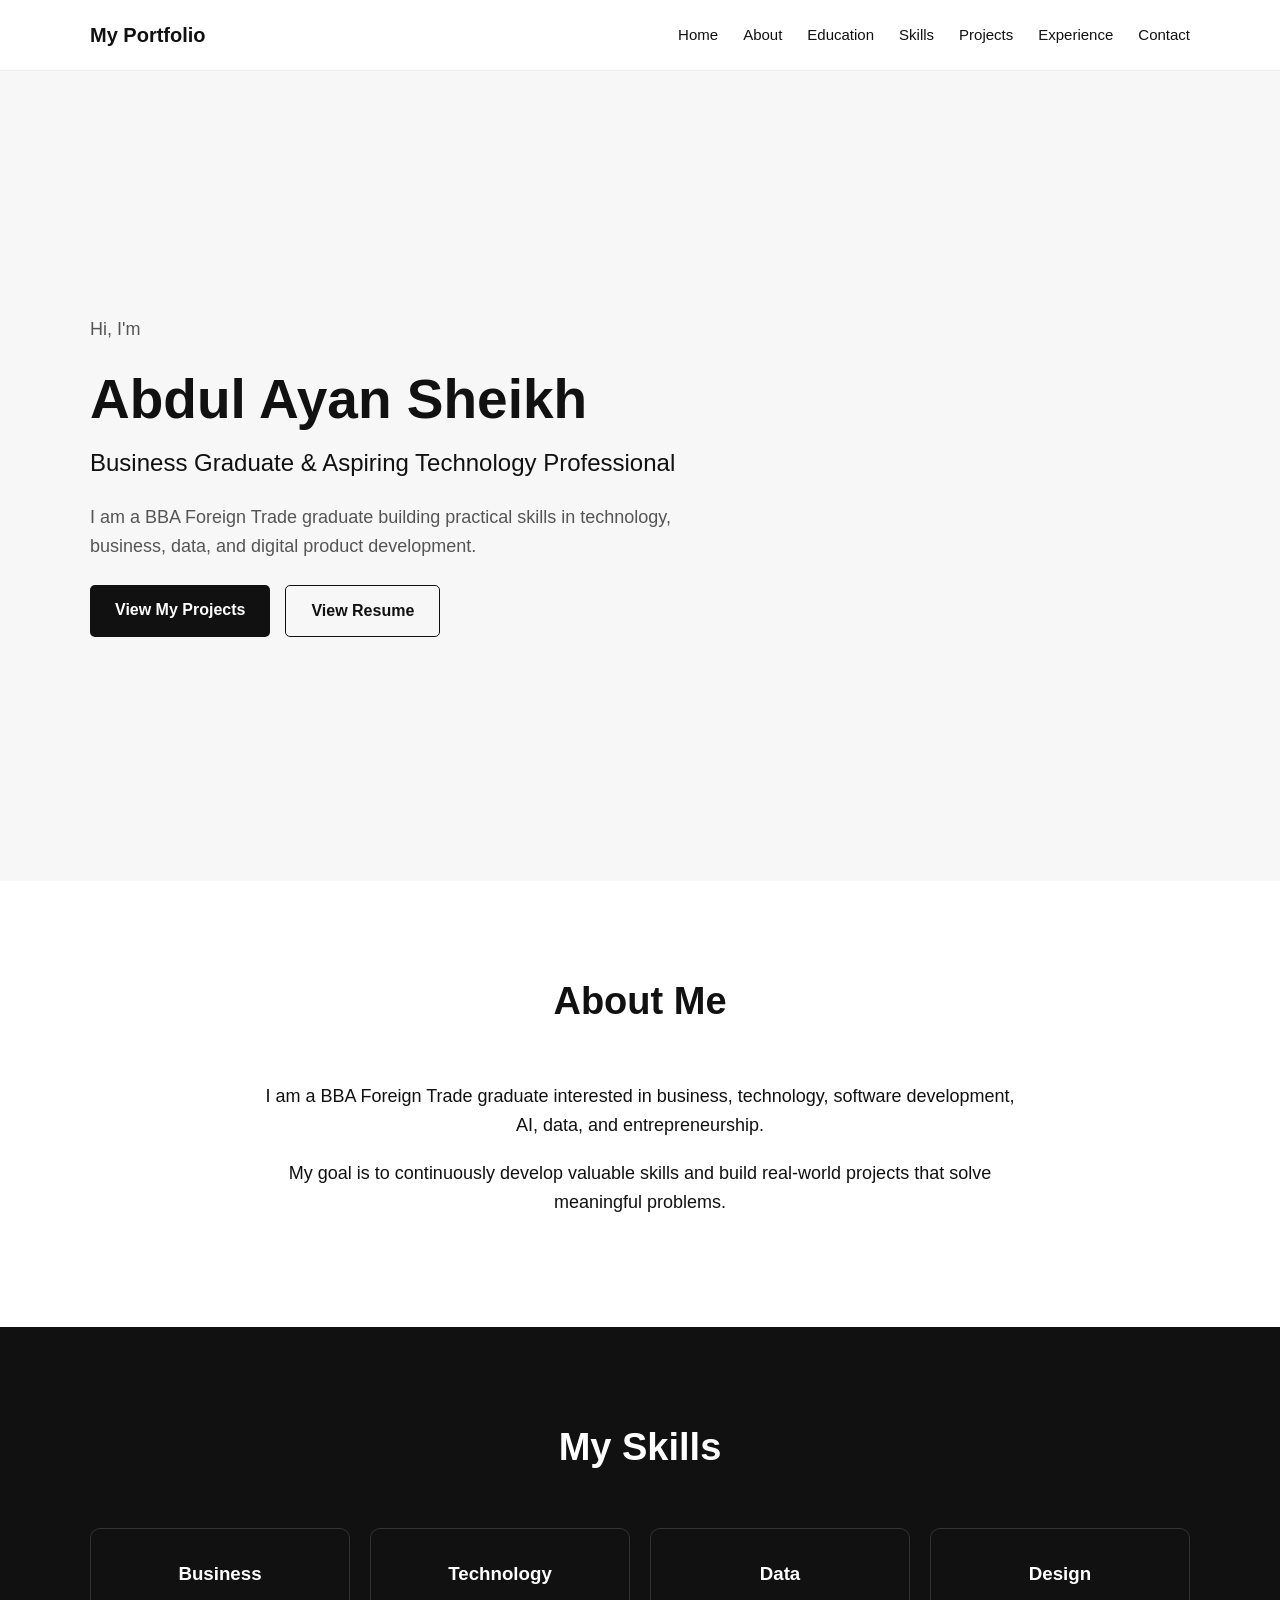
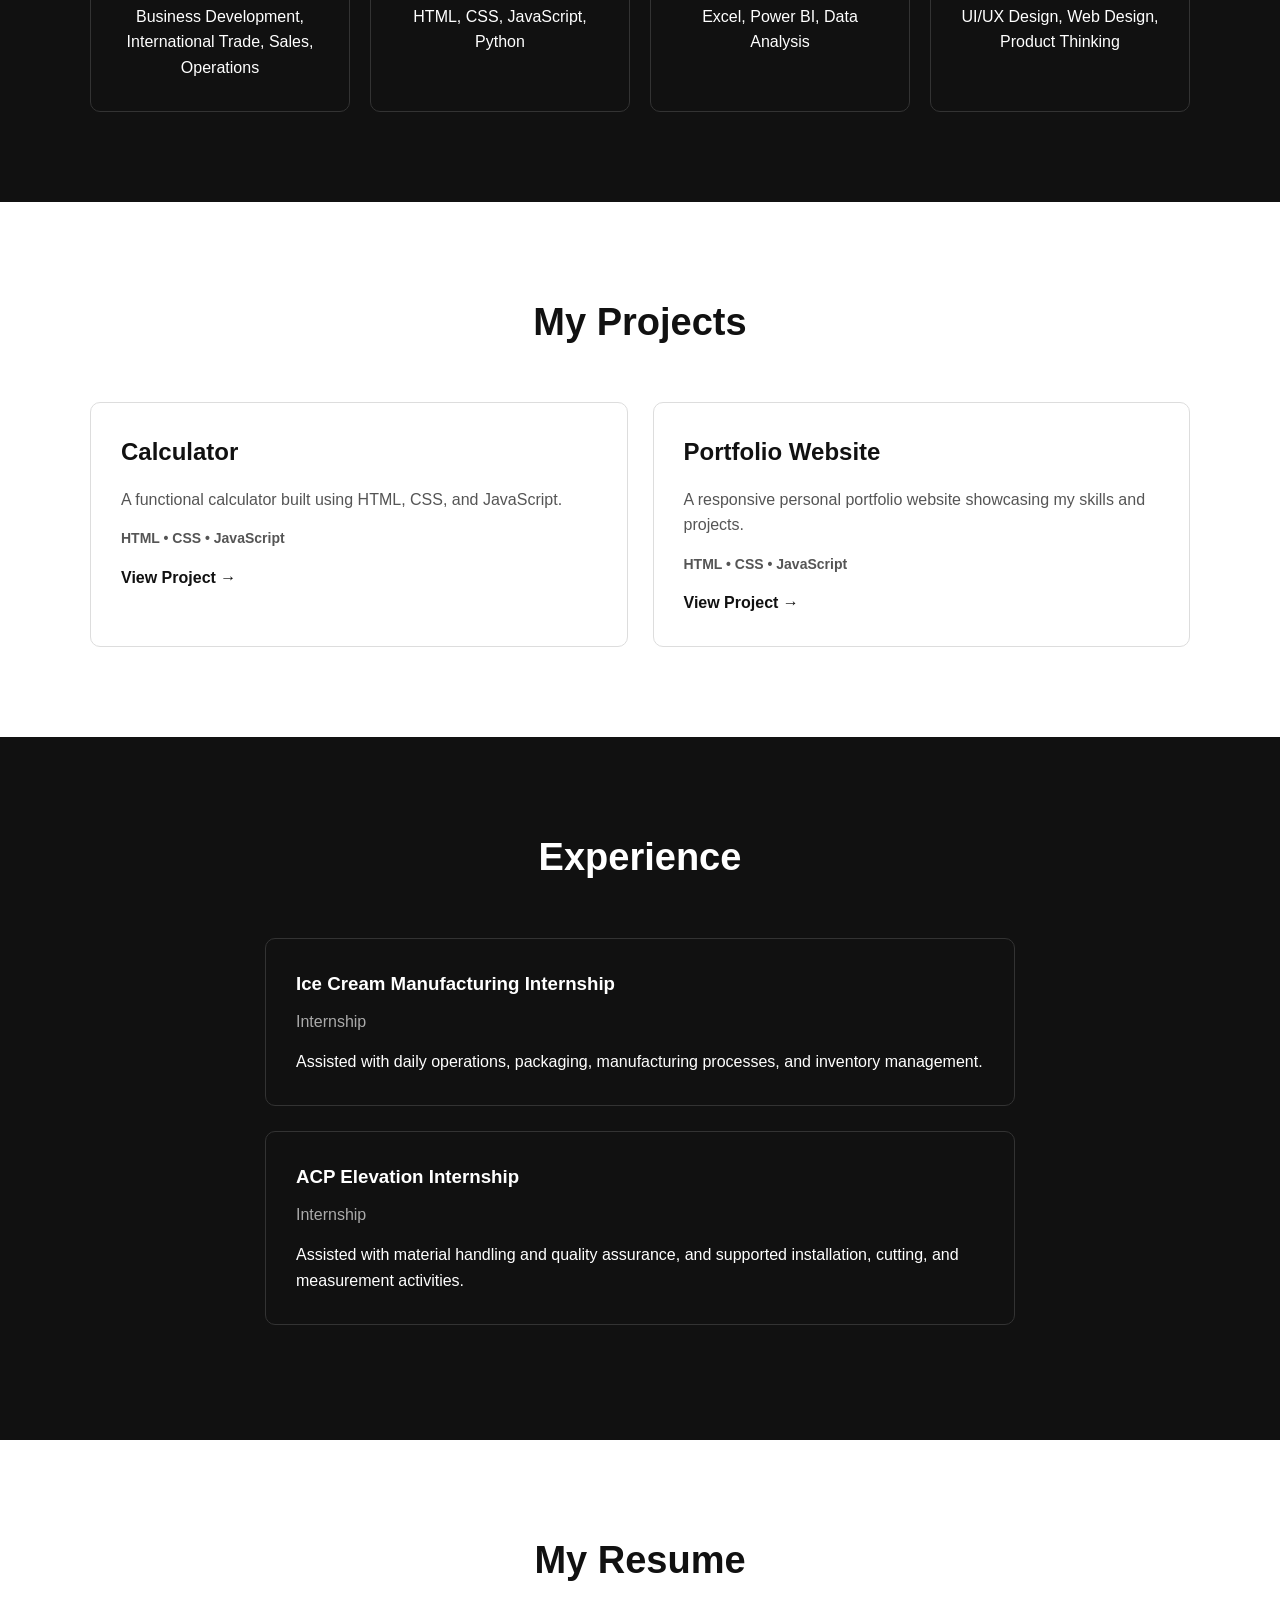
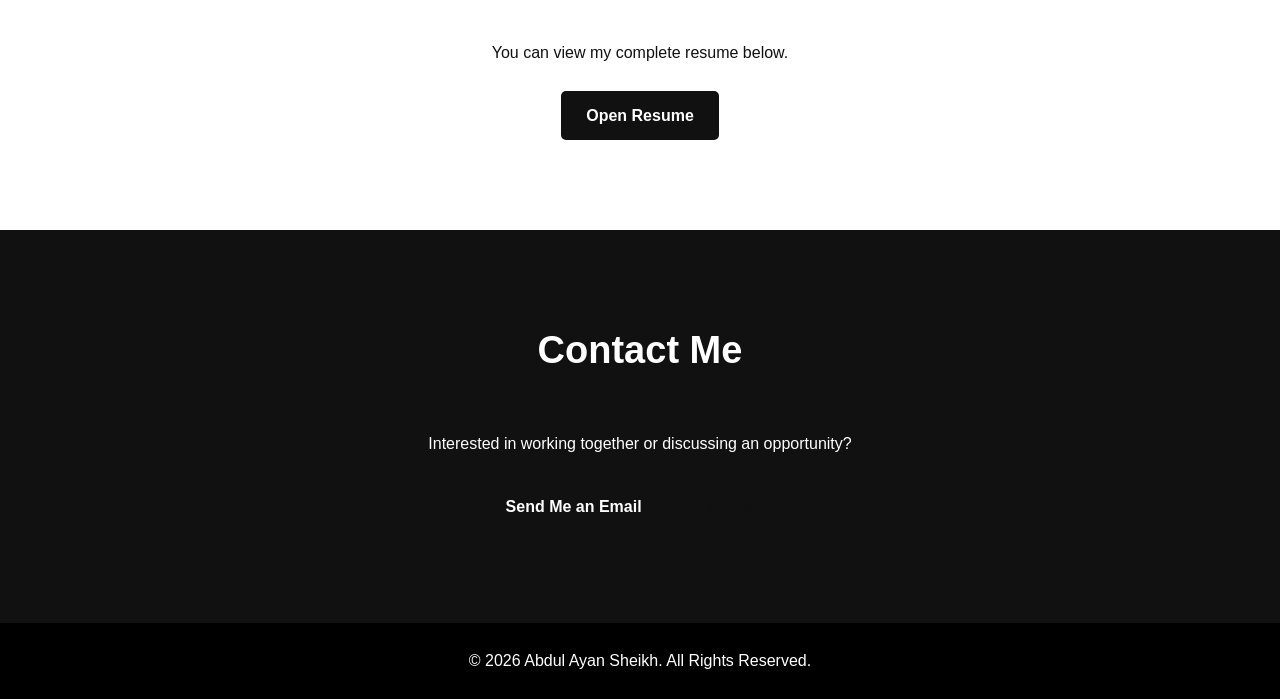
==== index.html @ 19b6fce3 "Add portfolio website" ====
<!DOCTYPE html>
<html lang="en">
<head>
    <meta charset="UTF-8">

    <meta name="viewport"
          content="width=device-width, initial-scale=1.0">

    <meta name="description"
          content="Abdul Ayan Sheikh - Personal Portfolio">

    <title>Abdul Ayan Sheikh | Portfolio</title>

    <link rel="stylesheet" href="style.css">
</head>

<body>

    <!-- ================= HEADER ================= -->

    <header class="header">

        <div class="container nav-container">

            <a href="#home" class="logo">
                My Portfolio
            </a>

            <button class="menu-btn" id="menuBtn">
                ☰
            </button>

            <nav class="navbar" id="navbar">

                <a href="#home">Home</a>

                <a href="#about">About</a>
                
                <a href="#skills">Education</a>

                <a href="#skills">Skills</a>

                <a href="#projects">Projects</a>

                <a href="#experience">Experience</a>

                <a href="#contact">Contact</a>

            </nav>

        </div>

    </header>


    <!-- ================= HOME ================= -->

    <section id="home" class="hero">

        <div class="container hero-content">

            <div class="hero-text">

                <p class="intro">
                    Hi, I'm
                </p>

                <h1>
                    Abdul Ayan Sheikh
                </h1>

                <h2>
                    Business Graduate & Aspiring Technology Professional
                </h2>

                <p>
                    I am a BBA Foreign Trade graduate building practical
                    skills in technology, business, data, and digital
                    product development.
                </p>

                <div class="hero-buttons">

                    <a href="#projects" class="btn primary">
                        View My Projects
                    </a>

                    <a href="assets/resume.pdf"
                       class="btn secondary"
                       target="_blank">
                        View Resume
                    </a>

                </div>

            </div>


          

        </div>

    </section>


    <!-- ================= ABOUT ================= -->

    <section id="about" class="section">

        <div class="container">

            <h2 class="section-title">
                About Me
            </h2>

            <div class="about-content">

                <p>
                    I am a BBA Foreign Trade graduate interested in
                    business, technology, software development, AI,
                    data, and entrepreneurship.
                </p>

                <p>
                    My goal is to continuously develop valuable skills
                    and build real-world projects that solve meaningful
                    problems.
                </p>

            </div>

        </div>

    </section>


    <!-- ================= SKILLS ================= -->

    <section id="skills" class="section section-dark">

        <div class="container">

            <h2 class="section-title">
                My Skills
            </h2>

            <div class="skills-grid">

                <div class="skill-card">
                    <h3>Business</h3>
                    <p>
                        Business Development, International Trade,
                        Sales, Operations
                    </p>
                </div>

                <div class="skill-card">
                    <h3>Technology</h3>
                    <p>
                        HTML, CSS, JavaScript, Python
                    </p>
                </div>

                <div class="skill-card">
                    <h3>Data</h3>
                    <p>
                        Excel, Power BI, Data Analysis
                    </p>
                </div>

                <div class="skill-card">
                    <h3>Design</h3>
                    <p>
                        UI/UX Design, Web Design, Product Thinking
                    </p>
                </div>

            </div>

        </div>

    </section>


    <!-- ================= PROJECTS ================= -->

    <section id="projects" class="section">

        <div class="container">

            <h2 class="section-title">
                My Projects
            </h2>

            <div class="projects-grid">


                <!-- PROJECT 1 -->

                <div class="project-card">

                    <div class="project-content">

                        <h3>
                            Calculator
                        </h3>

                        <p>
                            A functional calculator built using
                            HTML, CSS, and JavaScript.
                        </p>

                        <p class="tech">
                            HTML • CSS • JavaScript
                        </p>

                        <a href="projects/calculator/index.html"
                           class="project-link">
                            View Project →
                        </a>

                    </div>

                </div>


                <!-- PROJECT 2 -->

                <div class="project-card">

                    <div class="project-content">

                        <h3>
                            Portfolio Website
                        </h3>

                        <p>
                            A responsive personal portfolio website
                            showcasing my skills and projects.
                        </p>

                        <p class="tech">
                            HTML • CSS • JavaScript
                        </p>

                        <a href="#home"
                           class="project-link">
                            View Project →
                        </a>

                    </div>

                </div>


                <!-- ADD MORE PROJECTS HERE -->

            </div>

        </div>

    </section>


    <!-- ================= EXPERIENCE ================= -->

    <section id="experience" class="section section-dark">

        <div class="container">

            <h2 class="section-title">
                Experience
            </h2>


            <div class="experience-card">

                <h3>
                    Ice Cream Manufacturing Internship
                </h3>

                <p class="experience-date">
                    Internship
                </p>

                <p>
                    Assisted with daily operations, packaging,
                    manufacturing processes, and inventory management.
                </p>

            </div>


            <div class="experience-card">

                <h3>
                    ACP Elevation Internship
                </h3>

                <p class="experience-date">
                    Internship
                </p>

                <p>
                    Assisted with material handling and quality
                    assurance, and supported installation,
                    cutting, and measurement activities.
                </p>

            </div>

        </div>

    </section>


    <!-- ================= RESUME ================= -->

    <section class="section resume-section">

        <div class="container">

            <h2 class="section-title">
                My Resume
            </h2>

            <p>
                You can view my complete resume below.
            </p>

            <a href="assets/resume.pdf"
               target="_blank"
               class="btn primary">

                Open Resume

            </a>

        </div>

    </section>


    <!-- ================= CONTACT ================= -->

    <section id="contact" class="section section-dark">

        <div class="container">

            <h2 class="section-title">
                Contact Me
            </h2>

            <p>
                Interested in working together or discussing an opportunity?
            </p>


            <div class="contact-buttons">

                <a href="mailto:ayansheikh2111@gmail.com"
                   class="btn primary">

                    Send Me an Email

                </a>


                <a href="https://www.linkedin.com/"
                   target="_blank"
                   class="btn secondary">

                    LinkedIn

                </a>

            </div>

        </div>

    </section>


    <!-- ================= FOOTER ================= -->

    <footer class="footer">

        <div class="container">

            <p>
                © 2026 Abdul Ayan Sheikh.
                All Rights Reserved.
            </p>

        </div>

    </footer>


    <!-- JAVASCRIPT -->

    <script src="script.js"></script>

</body>

</html>
---- style.css ----
/* =========================
   GENERAL
========================= */

* {
    margin: 0;
    padding: 0;
    box-sizing: border-box;
}

html {
    scroll-behavior: smooth;
}

body {
    font-family: Arial, Helvetica, sans-serif;
    line-height: 1.6;
    background: #ffffff;
    color: #111111;
}

a {
    text-decoration: none;
    color: inherit;
}

.container {
    width: 90%;
    max-width: 1100px;
    margin: auto;
}


/* =========================
   HEADER
========================= */

.header {
    position: sticky;
    top: 0;
    z-index: 1000;

    background: #ffffff;

    border-bottom: 1px solid #eeeeee;
}

.nav-container {
    min-height: 70px;

    display: flex;
    align-items: center;
    justify-content: space-between;
}

.logo {
    font-size: 20px;
    font-weight: bold;
}

.navbar {
    display: flex;
    gap: 25px;
}

.navbar a {
    font-size: 15px;
    font-weight: 500;
}

.navbar a:hover {
    color: #555555;
}

.menu-btn {
    display: none;

    background: none;
    border: none;

    font-size: 25px;

    cursor: pointer;
}


/* =========================
   HERO
========================= */

.hero {
    min-height: 90vh;

    display: flex;
    align-items: center;

    background: #f7f7f7;
}

.hero-content {
    display: flex;

    align-items: center;
    justify-content: space-between;

    gap: 50px;
}

.hero-text {
    max-width: 650px;
}

.intro {
    font-size: 20px;
    margin-bottom: 10px;
}

.hero h1 {
    font-size: 55px;
    line-height: 1.1;

    margin-bottom: 15px;
}

.hero h2 {
    font-size: 24px;
    font-weight: 500;

    margin-bottom: 20px;
}

.hero p {
    font-size: 18px;
    color: #555555;

    margin-bottom: 25px;
}

.hero-buttons {
    display: flex;
    gap: 15px;
    flex-wrap: wrap;
}


/* =========================
   PROFILE IMAGE
========================= */

.hero-image img {
    width: 280px;
    height: 280px;

    object-fit: cover;

    border-radius: 50%;

    border: 5px solid #ffffff;

    box-shadow: 0 10px 30px rgba(0,0,0,0.1);
}


/* =========================
   BUTTONS
========================= */

.btn {
    display: inline-block;

    padding: 12px 25px;

    border-radius: 5px;

    font-weight: bold;

    transition: 0.3s;
}

.primary {
    background: #111111;
    color: #ffffff;
}

.primary:hover {
    background: #333333;
}

.secondary {
    border: 1px solid #111111;
    color: #111111;
}

.secondary:hover {
    background: #111111;
    color: #ffffff;
}


/* =========================
   SECTIONS
========================= */

.section {
    padding: 90px 0;
}

.section-dark {
    background: #111111;
    color: #ffffff;
}

.section-title {
    text-align: center;

    font-size: 38px;

    margin-bottom: 50px;
}


/* =========================
   ABOUT
========================= */

.about-content {
    max-width: 750px;

    margin: auto;

    text-align: center;
}

.about-content p {
    font-size: 18px;

    margin-bottom: 20px;
}


/* =========================
   SKILLS
========================= */

.skills-grid {
    display: grid;

    grid-template-columns:
        repeat(4, 1fr);

    gap: 20px;
}

.skill-card {
    padding: 30px;

    border: 1px solid #333333;

    border-radius: 10px;

    text-align: center;
}

.skill-card h3 {
    margin-bottom: 15px;
}


/* =========================
   PROJECTS
========================= */

.projects-grid {
    display: grid;

    grid-template-columns:
        repeat(2, 1fr);

    gap: 25px;
}

.project-card {
    border: 1px solid #dddddd;

    border-radius: 10px;

    overflow: hidden;

    transition: 0.3s;
}

.project-card:hover {
    transform: translateY(-5px);

    box-shadow:
        0 10px 30px
        rgba(0,0,0,0.1);
}

.project-content {
    padding: 30px;
}

.project-content h3 {
    font-size: 24px;

    margin-bottom: 15px;
}

.project-content p {
    color: #555555;

    margin-bottom: 15px;
}

.tech {
    font-size: 14px;

    font-weight: bold;
}

.project-link {
    font-weight: bold;
}


/* =========================
   EXPERIENCE
========================= */

.experience-card {
    max-width: 750px;

    margin: 0 auto 25px;

    padding: 30px;

    border: 1px solid #333333;

    border-radius: 10px;
}

.experience-card h3 {
    margin-bottom: 10px;
}

.experience-date {
    color: #aaaaaa;

    margin-bottom: 15px;
}


/* =========================
   RESUME
========================= */

.resume-section {
    text-align: center;
}

.resume-section p {
    margin-bottom: 25px;
}


/* =========================
   CONTACT
========================= */

#contact {
    text-align: center;
}

#contact p {
    margin-bottom: 25px;
}

.contact-buttons {
    display: flex;

    justify-content: center;

    gap: 15px;

    flex-wrap: wrap;
}


/* =========================
   FOOTER
========================= */

.footer {
    padding: 25px;

    background: #000000;

    color: #ffffff;

    text-align: center;
}


/* =========================
   MOBILE
========================= */

@media (max-width: 768px) {

    .menu-btn {
        display: block;
    }

    .navbar {
        display: none;

        position: absolute;

        top: 70px;
        left: 0;

        width: 100%;

        padding: 20px;

        background: #ffffff;

        flex-direction: column;

        text-align: center;
    }

    .navbar.active {
        display: flex;
    }


    .hero-content {
        flex-direction: column-reverse;

        text-align: center;

        padding: 60px 0;
    }

    .hero h1 {
        font-size: 40px;
    }

    .hero h2 {
        font-size: 20px;
    }

    .hero-buttons {
        justify-content: center;
    }


    .skills-grid {
        grid-template-columns:
            1fr;
    }


    .projects-grid {
        grid-template-columns:
            1fr;
    }


    .section-title {
        font-size: 32px;
    }

}
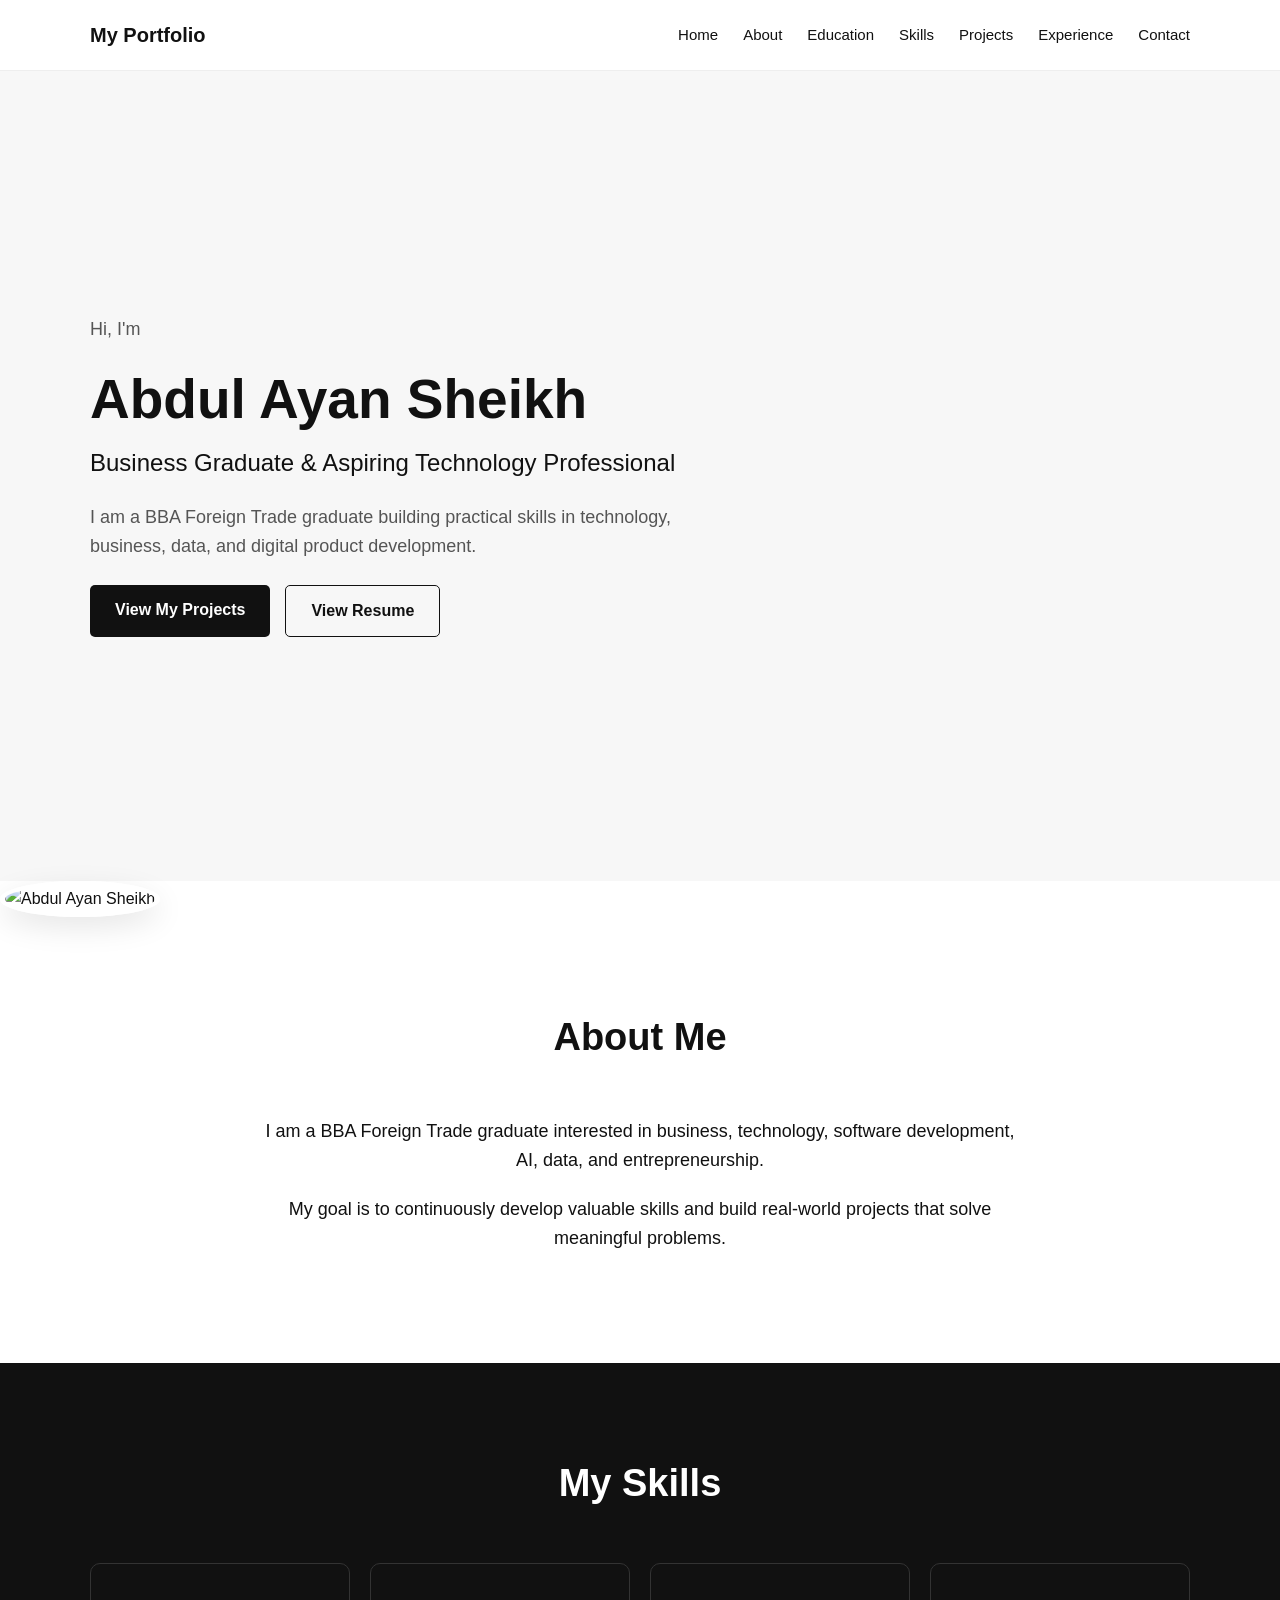
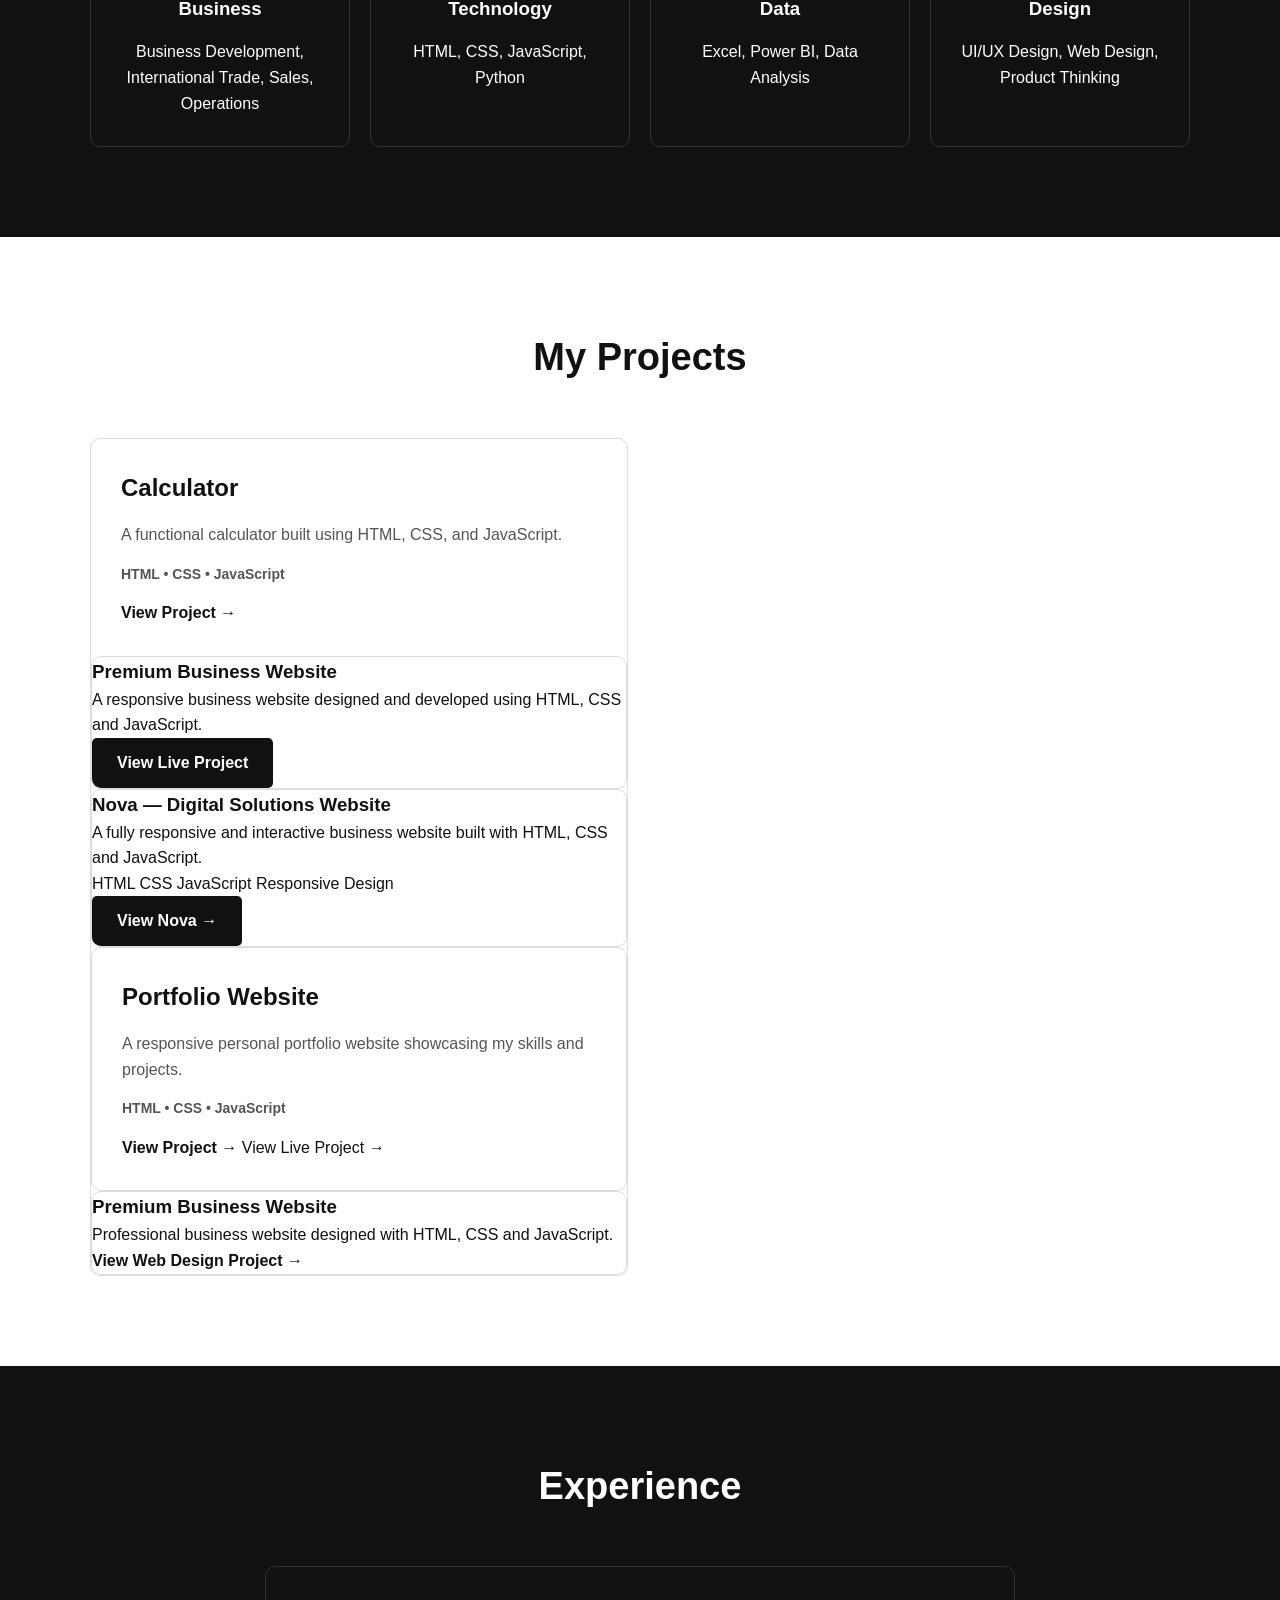
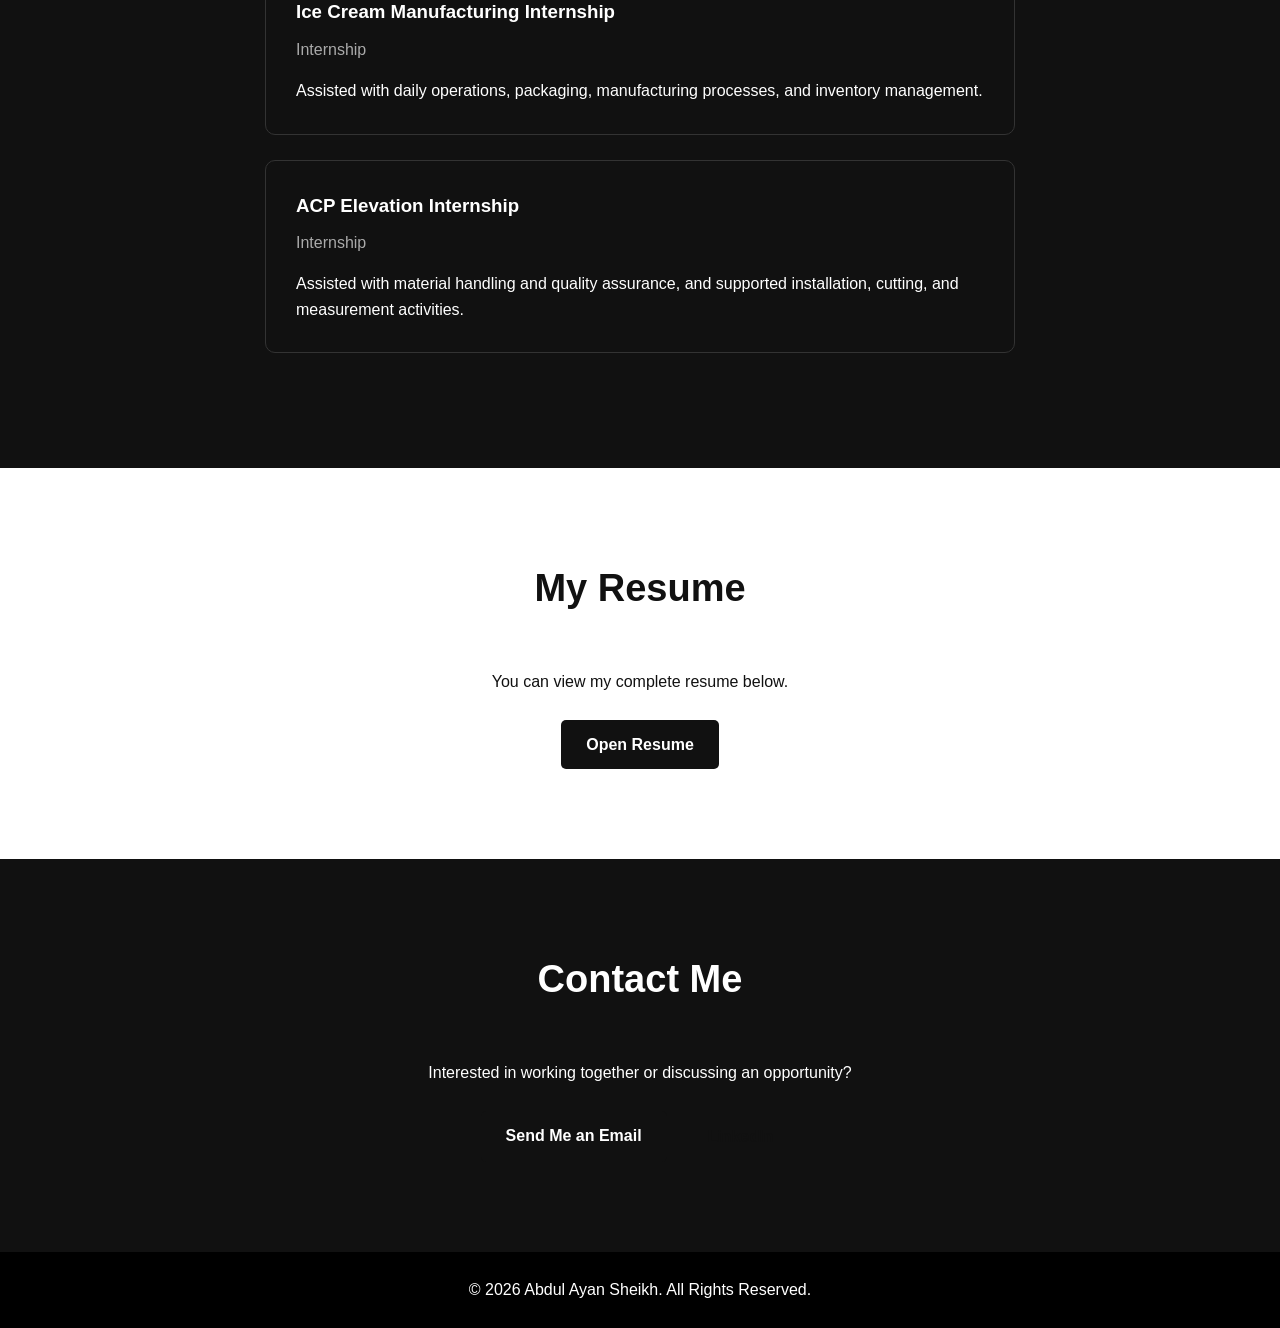
==== commit a286f3ec: "Add files via upload" ====
--- a/index.html
+++ b/index.html
@@ -85,7 +85,7 @@
                         View My Projects
                     </a>
 
-                    <a href="assets/resume.pdf"
+                    <a href="resume.pdf"
                        class="btn secondary"
                        target="_blank">
                         View Resume
@@ -102,6 +102,12 @@
 
     </section>
 
+<div class="hero-image">
+
+    <img src="assets/profile.jpg"
+         alt="Abdul Ayan Sheikh">
+
+</div>
 
     <!-- ================= ABOUT ================= -->
 
@@ -221,10 +227,76 @@
 
                     </div>
 
-                </div>
-
+                
+<div class="project-card">
+
+    <h3>
+        Premium Business Website
+    </h3>
+
+    <p>
+        A responsive business website
+        designed and developed using
+        HTML, CSS and JavaScript.
+    </p>
+
+    <a
+        href="projects/business-website/index.html"
+        class="btn primary">
+
+        View Live Project
+
+    </a>
+
+</div>
 
                 <!-- PROJECT 2 -->
+                <article class="project-card">
+
+    <h3>
+        Nova — Digital Solutions Website
+    </h3>
+
+
+    <p>
+
+        A fully responsive and interactive
+        business website built with HTML,
+        CSS and JavaScript.
+
+    </p>
+
+
+    <div class="project-tags">
+
+        <span>
+            HTML
+        </span>
+
+        <span>
+            CSS
+        </span>
+
+        <span>
+            JavaScript
+        </span>
+
+        <span>
+            Responsive Design
+        </span>
+
+    </div>
+
+
+    <a
+        href="projects/nova/index.html"
+        class="btn primary">
+
+        View Nova →
+
+    </a>
+
+</article>
 
                 <div class="project-card">
 
@@ -243,16 +315,30 @@
                             HTML • CSS • JavaScript
                         </p>
 
-                        <a href="#home"
+                        <a href="projects/business-website/index.html"
                            class="project-link">
                             View Project →
                         </a>
-
+<a href="projects/business-website/index.html">
+    View Live Project →
+</a>
                     </div>
 
                 </div>
 
-
+<div class="project-card">
+
+    <h3>Premium Business Website</h3>
+
+    <p>
+        Professional business website
+        designed with HTML, CSS and JavaScript.
+    </p>
+<a href="projects/business-website/index.html"
+   class="project-link">
+    View Web Design Project →
+</a>
+</div>
                 <!-- ADD MORE PROJECTS HERE -->
 
             </div>
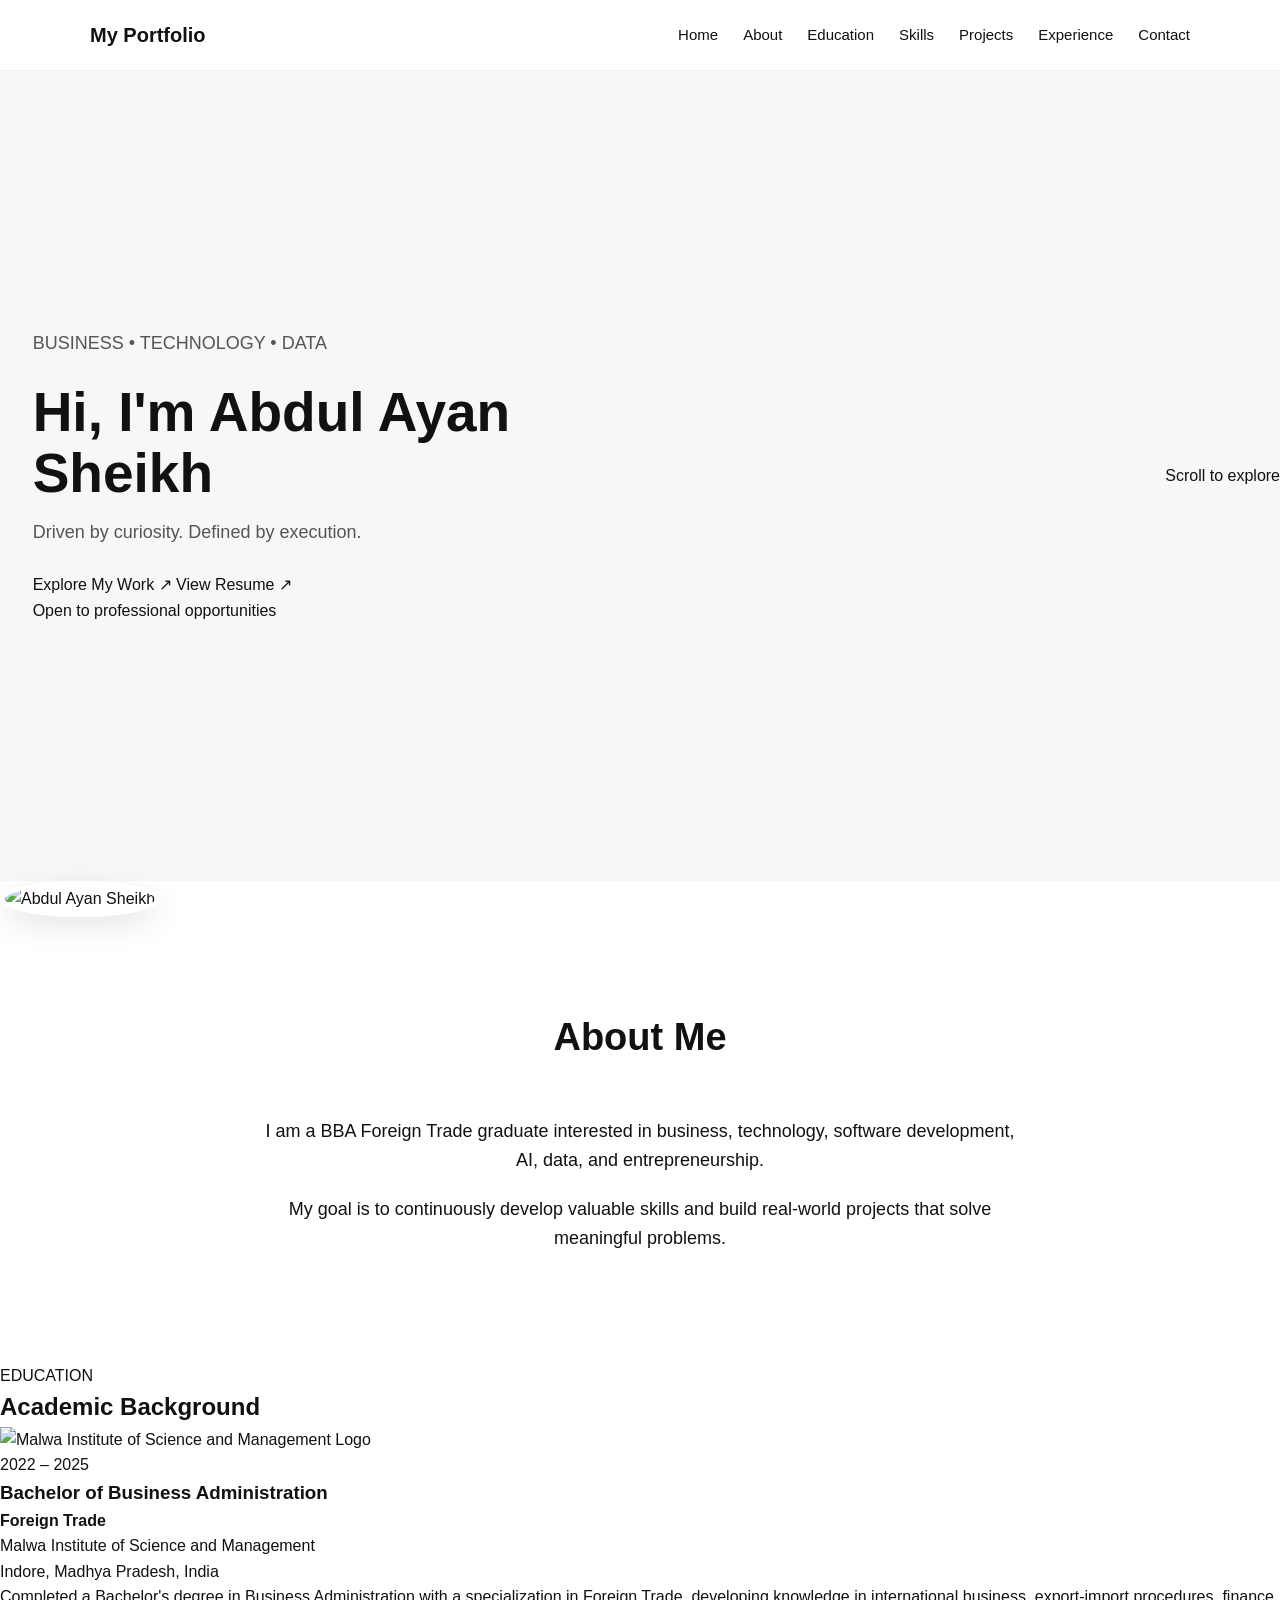
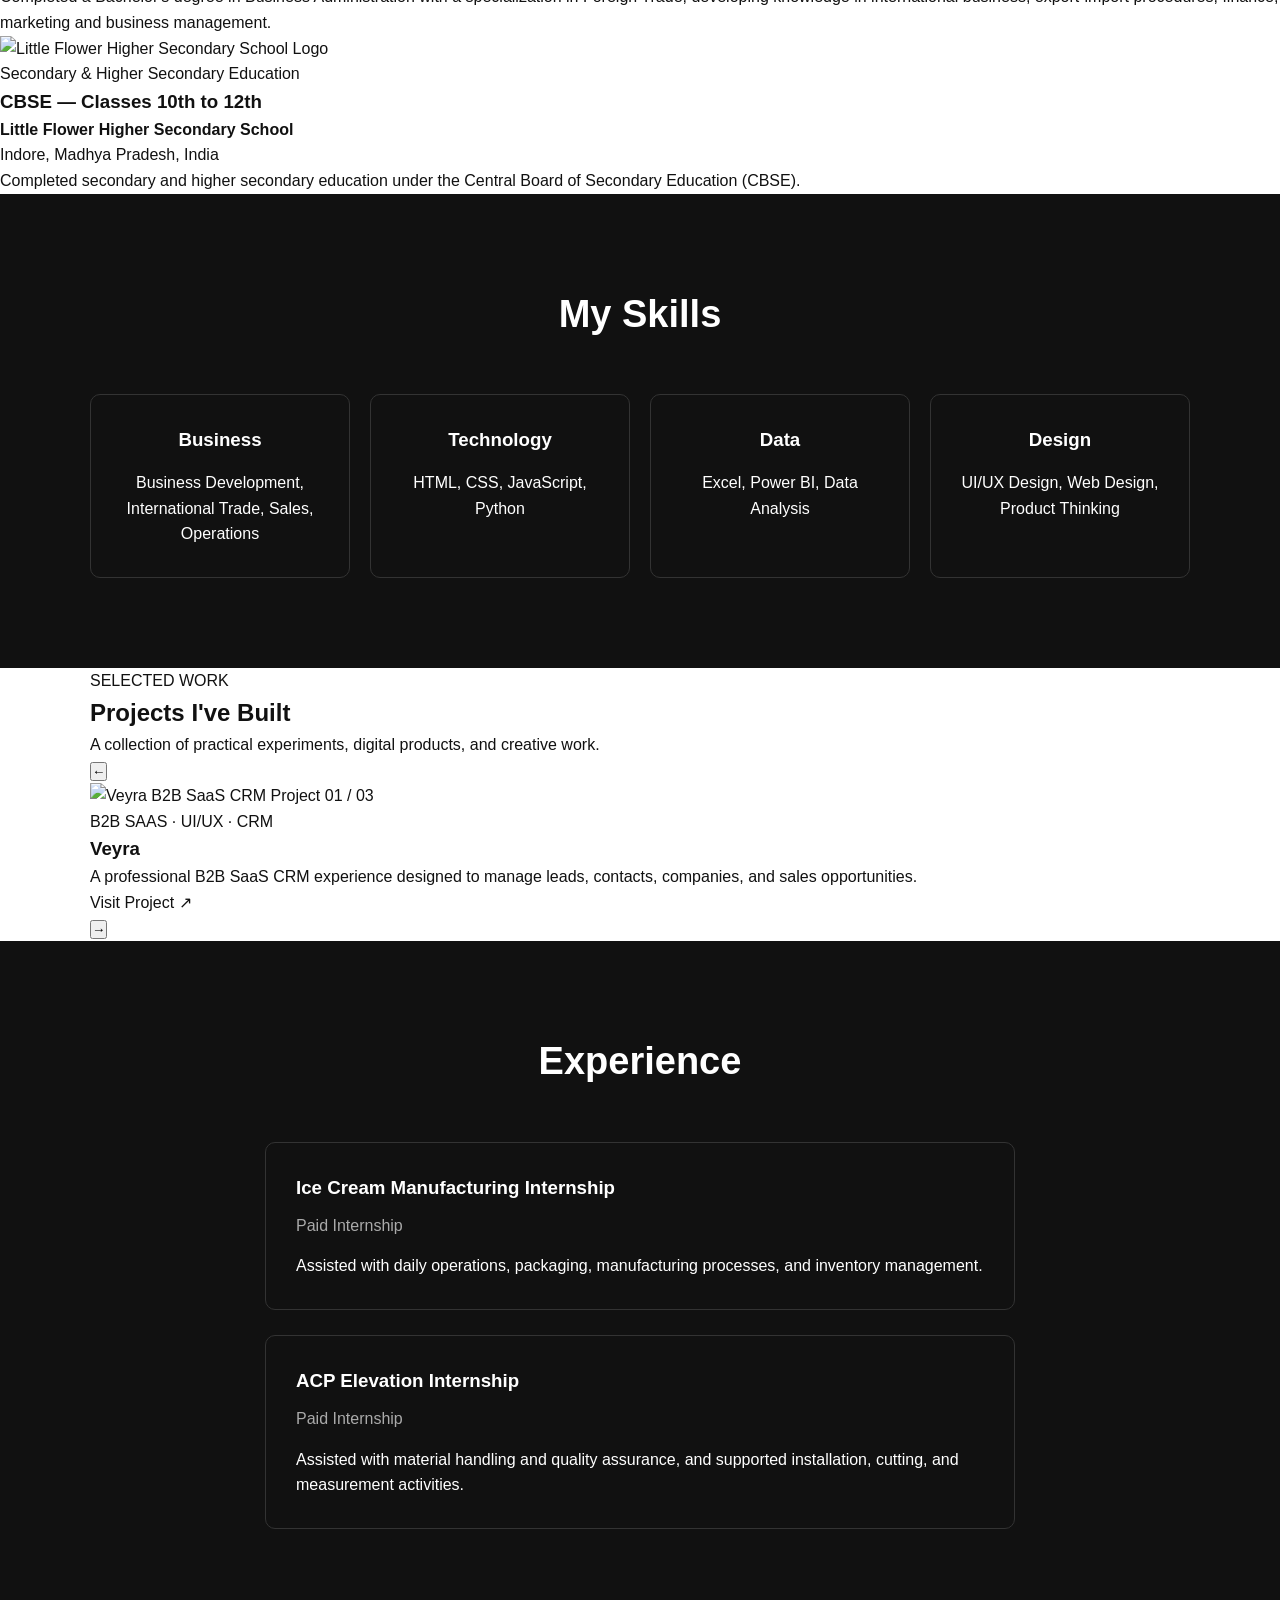
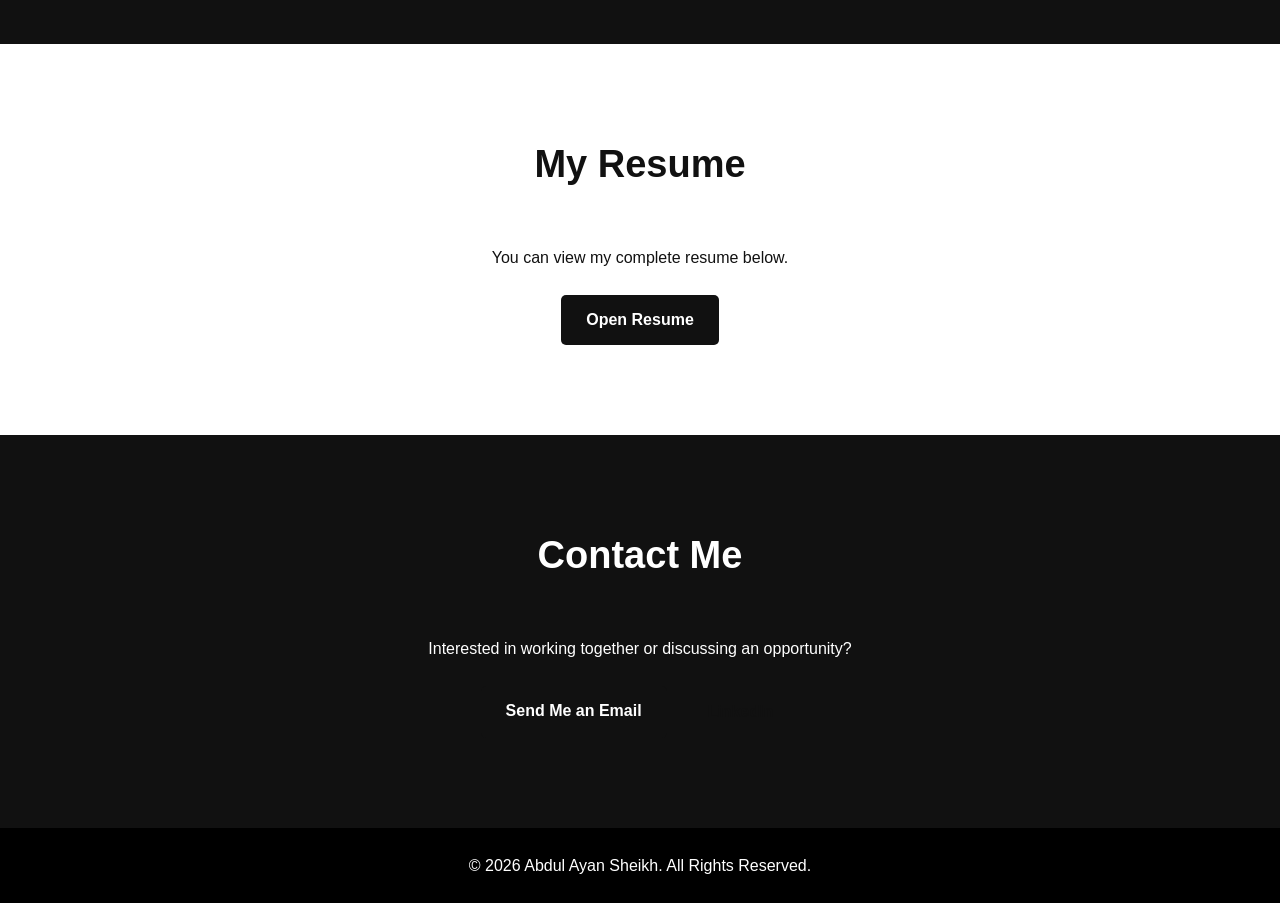
==== commit e0e7604f: "Add files via upload" ====
--- a/index.html
+++ b/index.html
@@ -10,7 +10,17 @@
           content="Abdul Ayan Sheikh - Personal Portfolio">
 
     <title>Abdul Ayan Sheikh | Portfolio</title>
-
+<!-- PREMIUM TYPOGRAPHY -->
+
+<link rel="preconnect"
+      href="https://fonts.googleapis.com">
+
+<link rel="preconnect"
+      href="https://fonts.gstatic.com"
+      crossorigin>
+
+<link href="https://fonts.googleapis.com/css2?family=DM+Sans:wght@400;500;600;700&family=Manrope:wght@400;500;600;700;800&family=Playfair+Display:ital,wght@0,500;0,600;1,500;1,600&display=swap"
+      rel="stylesheet">
     <link rel="stylesheet" href="style.css">
 </head>
 
@@ -36,11 +46,12 @@
 
                 <a href="#about">About</a>
                 
-                <a href="#skills">Education</a>
+                 <a href="#education">Education</a>
+
 
                 <a href="#skills">Skills</a>
 
-                <a href="#projects">Projects</a>
+               <a href="#experimental-projects">Projects</a>
 
                 <a href="#experience">Experience</a>
 
@@ -53,54 +64,120 @@
     </header>
 
 
-    <!-- ================= HOME ================= -->
-
-    <section id="home" class="hero">
-
-        <div class="container hero-content">
-
-            <div class="hero-text">
-
-                <p class="intro">
+    <!-- ================= HOME ================= --><!-- ================= HOME ================= -->
+
+<section id="home" class="hero">
+
+    <!-- Decorative Background -->
+
+    <div class="hero-grid"></div>
+
+    <div class="hero-glow hero-glow-one"></div>
+
+    <div class="hero-glow hero-glow-two"></div>
+
+
+    <div class="container hero-content">
+
+        <div class="hero-text">
+
+            <p class="hero-eyebrow">
+                BUSINESS • TECHNOLOGY • DATA
+            </p>
+
+
+            <h1 class="hero-title">
+
+                <span class="hero-line">
                     Hi, I'm
-                </p>
-
-                <h1>
+                </span>
+
+                <span class="hero-name">
                     Abdul Ayan Sheikh
-                </h1>
-
-                <h2>
-                    Business Graduate & Aspiring Technology Professional
-                </h2>
-
-                <p>
-                    I am a BBA Foreign Trade graduate building practical
-                    skills in technology, business, data, and digital
-                    product development.
-                </p>
-
-                <div class="hero-buttons">
-
-                    <a href="#projects" class="btn primary">
-                        View My Projects
-                    </a>
-
-                    <a href="resume.pdf"
-                       class="btn secondary"
-                       target="_blank">
-                        View Resume
-                    </a>
-
-                </div>
-
-            </div>
-
-
-          
-
-        </div>
-
-    </section>
+                </span>
+
+            </h1>
+
+
+            <div class="hero-divider"></div>
+
+
+            <p class="hero-tagline">
+
+                Driven by curiosity.
+                <span>Defined by execution.</span>
+
+            </p>
+<!-- HERO ACTIONS -->
+
+<div class="hero-actions">
+
+    <a
+        href="#experimental-projects"
+        class="hero-btn hero-btn-primary"
+    >
+
+        <span>
+            Explore My Work
+        </span>
+
+        <span class="btn-arrow">
+            ↗
+        </span>
+
+    </a>
+
+
+    <a
+        href="assets/resume.pdf"
+        target="_blank"
+        rel="noopener noreferrer"
+        class="hero-btn hero-btn-secondary"
+    >
+
+        <span>
+            View Resume
+        </span>
+
+        <span class="btn-arrow">
+            ↗
+        </span>
+
+    </a>
+
+</div>
+
+
+<!-- AVAILABILITY STATUS -->
+
+<div class="availability-status">
+
+    <span class="availability-dot"></span>
+
+    <span>
+        Open to professional opportunities
+    </span>
+
+</div>
+
+        </div>
+
+    </div>
+
+
+    <div class="hero-scroll-indicator">
+
+        <span>
+            Scroll to explore
+        </span>
+
+        <div class="scroll-line"></div>
+
+    </div>
+
+</section>
+
+    
 
 <div class="hero-image">
 
@@ -138,7 +215,119 @@
         </div>
 
     </section>
-
+<!-- =================================
+     EDUCATION SECTION
+================================= -->
+
+<section id="education" class="education">
+
+    <div class="section-heading">
+
+        <p class="eyebrow">
+            EDUCATION
+        </p>
+
+        <h2>
+            Academic Background
+        </h2>
+
+    </div>
+
+
+    <div class="education-card">
+
+        <div class="education-logo">
+
+            <img
+                src="assets/malwa-logo.png"
+                alt="Malwa Institute of Science and Management Logo"
+            >
+
+        </div>
+
+
+        <div class="education-content">
+
+            <p class="education-year">
+                2022 – 2025
+            </p>
+
+            <h3>
+                Bachelor of Business Administration
+            </h3>
+
+            <h4>
+                Foreign Trade
+            </h4>
+
+            <p class="institution">
+                Malwa Institute of Science and Management
+            </p>
+
+            <p class="location">
+                Indore, Madhya Pradesh, India
+            </p>
+
+            <p class="education-description">
+
+                Completed a Bachelor's degree in Business
+                Administration with a specialization in
+                Foreign Trade, developing knowledge in
+                international business, export-import
+                procedures, finance, marketing and
+                business management.
+
+            </p>
+
+        </div>
+<!-- =================================
+     SCHOOL EDUCATION
+================================= -->
+
+<div class="education-card">
+
+    <div class="education-logo">
+
+        <img
+            src="assets/little-flower-logo.png"
+            alt="Little Flower Higher Secondary School Logo"
+        >
+
+    </div>
+
+
+    <div class="education-content">
+
+        <p class="education-year">
+            Secondary & Higher Secondary Education
+        </p>
+
+        <h3>
+            CBSE — Classes 10th to 12th
+        </h3>
+
+        <h4>
+            Little Flower Higher Secondary School
+        </h4>
+
+        <p class="institution">
+            Indore, Madhya Pradesh, India
+        </p>
+
+        <p class="education-description">
+
+            Completed secondary and higher secondary
+            education under the Central Board of Secondary
+            Education (CBSE).
+
+        </p>
+
+    </div>
+
+</div>
+    </div>
+
+</section>
 
     <!-- ================= SKILLS ================= -->
 
@@ -189,163 +378,174 @@
 
 
     <!-- ================= PROJECTS ================= -->
-
-    <section id="projects" class="section">
-
-        <div class="container">
-
-            <h2 class="section-title">
-                My Projects
+<!-- =================================
+     EXPERIMENTAL PROJECT SHOWCASE
+================================= -->
+
+<section id="experimental-projects">
+
+    <div class="container">
+
+        <!-- SECTION HEADING -->
+
+        <div class="experimental-heading">
+
+            <p>
+                SELECTED WORK
+            </p>
+
+            <h2>
+                Projects I've Built
             </h2>
 
-            <div class="projects-grid">
-
-
-                <!-- PROJECT 1 -->
-
-                <div class="project-card">
-
-                    <div class="project-content">
-
-                        <h3>
-                            Calculator
-                        </h3>
-
-                        <p>
-                            A functional calculator built using
-                            HTML, CSS, and JavaScript.
-                        </p>
-
-                        <p class="tech">
-                            HTML • CSS • JavaScript
-                        </p>
-
-                        <a href="projects/calculator/index.html"
-                           class="project-link">
-                            View Project →
-                        </a>
-
-                    </div>
-
-                
-<div class="project-card">
-
-    <h3>
-        Premium Business Website
-    </h3>
-
-    <p>
-        A responsive business website
-        designed and developed using
-        HTML, CSS and JavaScript.
-    </p>
-
-    <a
-        href="projects/business-website/index.html"
-        class="btn primary">
-
-        View Live Project
-
-    </a>
-
-</div>
-
-                <!-- PROJECT 2 -->
-                <article class="project-card">
-
-    <h3>
-        Nova — Digital Solutions Website
-    </h3>
-
-
-    <p>
-
-        A fully responsive and interactive
-        business website built with HTML,
-        CSS and JavaScript.
-
-    </p>
-
-
-    <div class="project-tags">
-
-        <span>
-            HTML
-        </span>
-
-        <span>
-            CSS
-        </span>
-
-        <span>
-            JavaScript
-        </span>
-
-        <span>
-            Responsive Design
-        </span>
+            <span>
+                A collection of practical experiments,
+                digital products, and creative work.
+            </span>
+
+        </div>
+
+
+        <!-- PROJECT CAROUSEL -->
+
+        <div class="experimental-project">
+
+            <!-- LEFT GLASS BUTTON -->
+
+            <button
+                class="experimental-arrow experimental-prev"
+                id="experimentalPrev"
+                aria-label="Previous project"
+            >
+                ←
+            </button>
+
+
+            <!-- PROJECT CARD -->
+
+            <article class="experimental-card">
+
+
+                <!-- IMAGE AREA -->
+
+                <div class="experimental-image">
+
+                    <img
+                        id="experimentalProjectImage"
+                        src="assets/veyra-preview.jpg"
+                        alt="Veyra B2B SaaS CRM Project"
+                    >
+
+                    <!-- PROJECT NUMBER -->
+
+                    <span
+                        class="experimental-number"
+                        id="experimentalProjectNumber"
+                    >
+                        01 / 03
+                    </span>
+
+                </div>
+
+
+                <!-- TEXT AREA -->
+
+                <div class="experimental-content">
+
+
+                    <!-- CATEGORY -->
+
+                    <p
+                        class="experimental-category"
+                        id="experimentalProjectCategory"
+                    >
+                        B2B SAAS · UI/UX · CRM
+                    </p>
+
+
+                    <!-- TITLE -->
+
+                    <h3
+                        id="experimentalProjectTitle"
+                    >
+                        Veyra
+                    </h3>
+
+
+                    <!-- DESCRIPTION -->
+
+                    <p
+                        id="experimentalProjectDescription"
+                    >
+                        A professional B2B SaaS CRM
+                        experience designed to manage
+                        leads, contacts, companies,
+                        and sales opportunities.
+                    </p>
+
+
+                    <!-- VISIT BUTTON -->
+
+                    <a
+                        id="experimentalProjectLink"
+                        href="projects/veyra/index.html"
+                        class="experimental-visit"
+                    >
+
+                        Visit Project
+
+                        <span>
+                            ↗
+                        </span>
+
+                    </a>
+
+
+                </div>
+
+
+            </article>
+
+
+            <!-- RIGHT GLASS BUTTON -->
+
+            <button
+                class="experimental-arrow experimental-next"
+                id="experimentalNext"
+                aria-label="Next project"
+            >
+                →
+            </button>
+
+
+        </div>
+
+
+        <!-- PROJECT INDICATORS -->
+
+        <div class="experimental-indicators">
+
+            <span
+                class="experimental-dot active"
+                data-project="0"
+            ></span>
+
+            <span
+                class="experimental-dot"
+                data-project="1"
+            ></span>
+
+            <span
+                class="experimental-dot"
+                data-project="2"
+            ></span>
+
+        </div>
 
     </div>
 
-
-    <a
-        href="projects/nova/index.html"
-        class="btn primary">
-
-        View Nova →
-
-    </a>
-
-</article>
-
-                <div class="project-card">
-
-                    <div class="project-content">
-
-                        <h3>
-                            Portfolio Website
-                        </h3>
-
-                        <p>
-                            A responsive personal portfolio website
-                            showcasing my skills and projects.
-                        </p>
-
-                        <p class="tech">
-                            HTML • CSS • JavaScript
-                        </p>
-
-                        <a href="projects/business-website/index.html"
-                           class="project-link">
-                            View Project →
-                        </a>
-<a href="projects/business-website/index.html">
-    View Live Project →
-</a>
-                    </div>
-
-                </div>
-
-<div class="project-card">
-
-    <h3>Premium Business Website</h3>
-
-    <p>
-        Professional business website
-        designed with HTML, CSS and JavaScript.
-    </p>
-<a href="projects/business-website/index.html"
-   class="project-link">
-    View Web Design Project →
-</a>
-</div>
-                <!-- ADD MORE PROJECTS HERE -->
-
-            </div>
-
-        </div>
-
-    </section>
+</section>
+
 
 
     <!-- ================= EXPERIENCE ================= -->
@@ -366,7 +566,7 @@
                 </h3>
 
                 <p class="experience-date">
-                    Internship
+                    Paid Internship
                 </p>
 
                 <p>
@@ -384,7 +584,7 @@
                 </h3>
 
                 <p class="experience-date">
-                    Internship
+                    Paid Internship
                 </p>
 
                 <p>
@@ -414,7 +614,7 @@
                 You can view my complete resume below.
             </p>
 
-            <a href="assets/resume.pdf"
+            <a href="assets/resume.docx"
                target="_blank"
                class="btn primary">
 
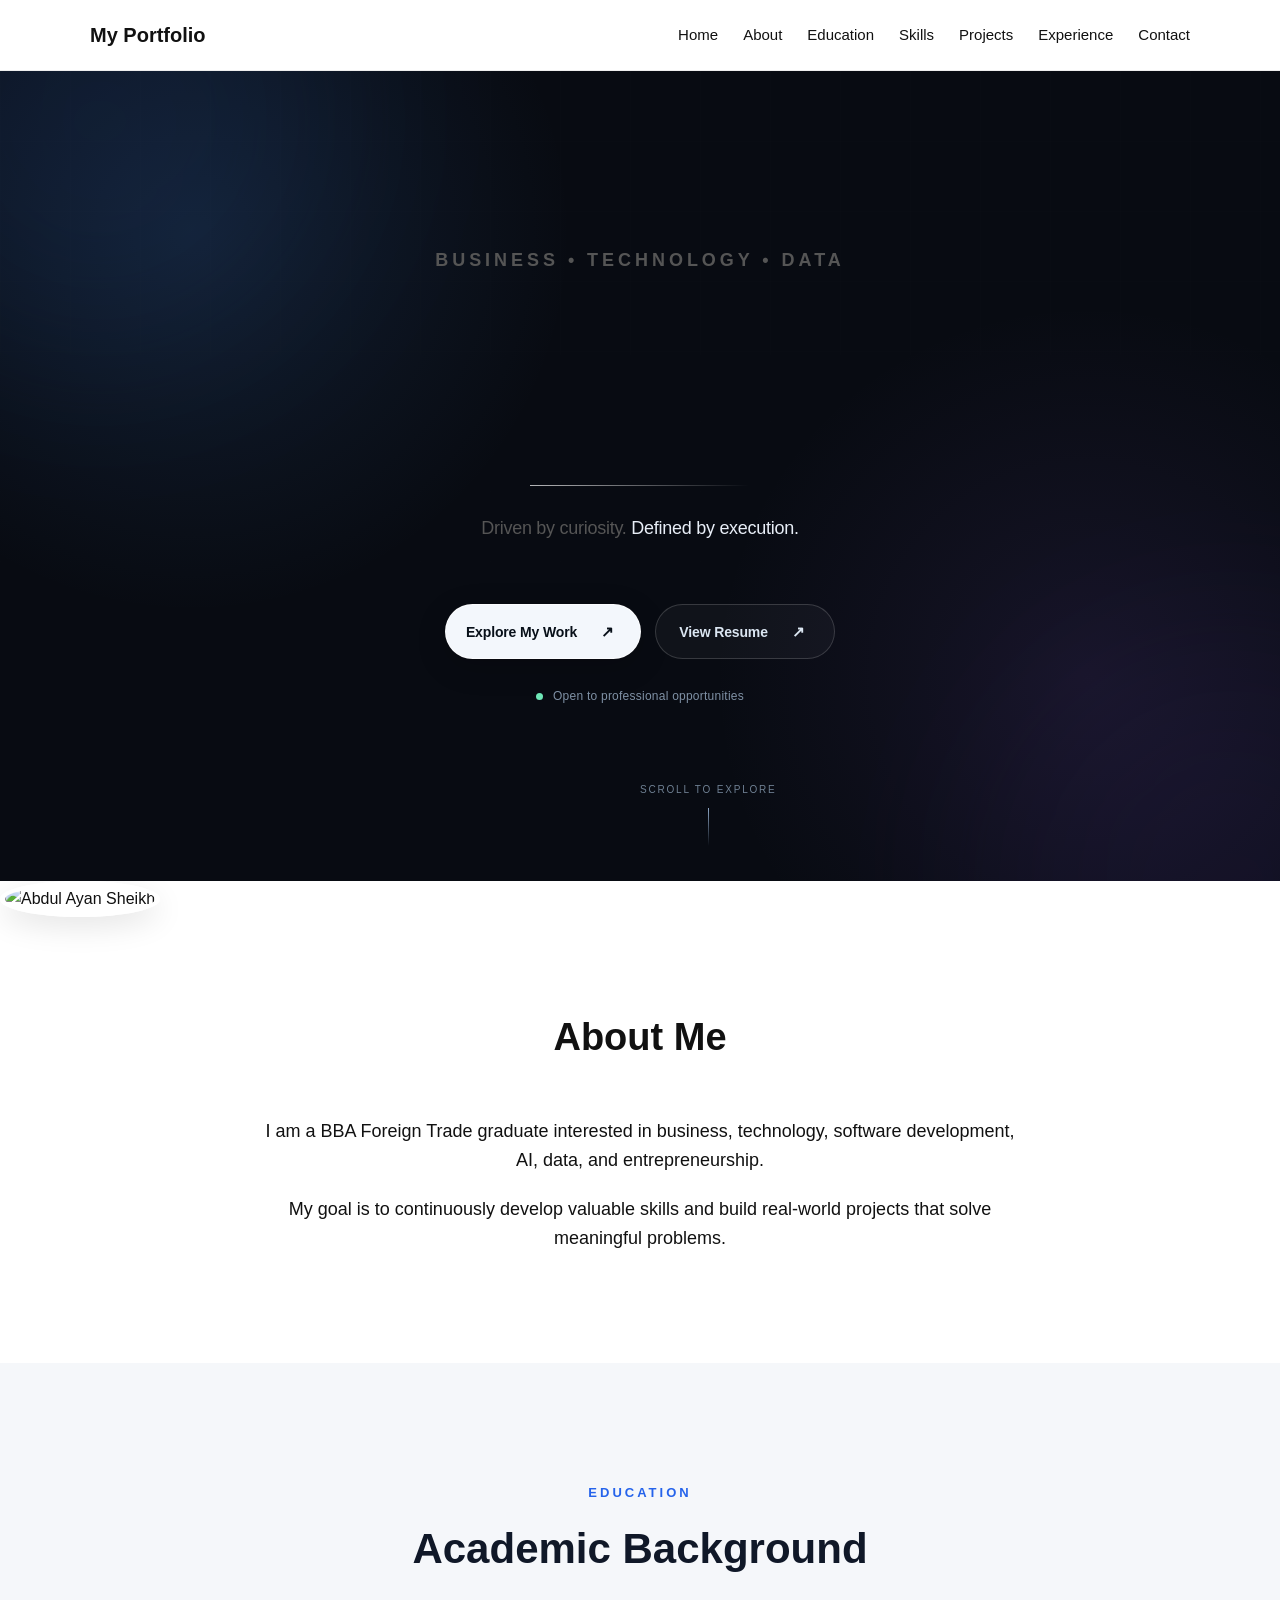
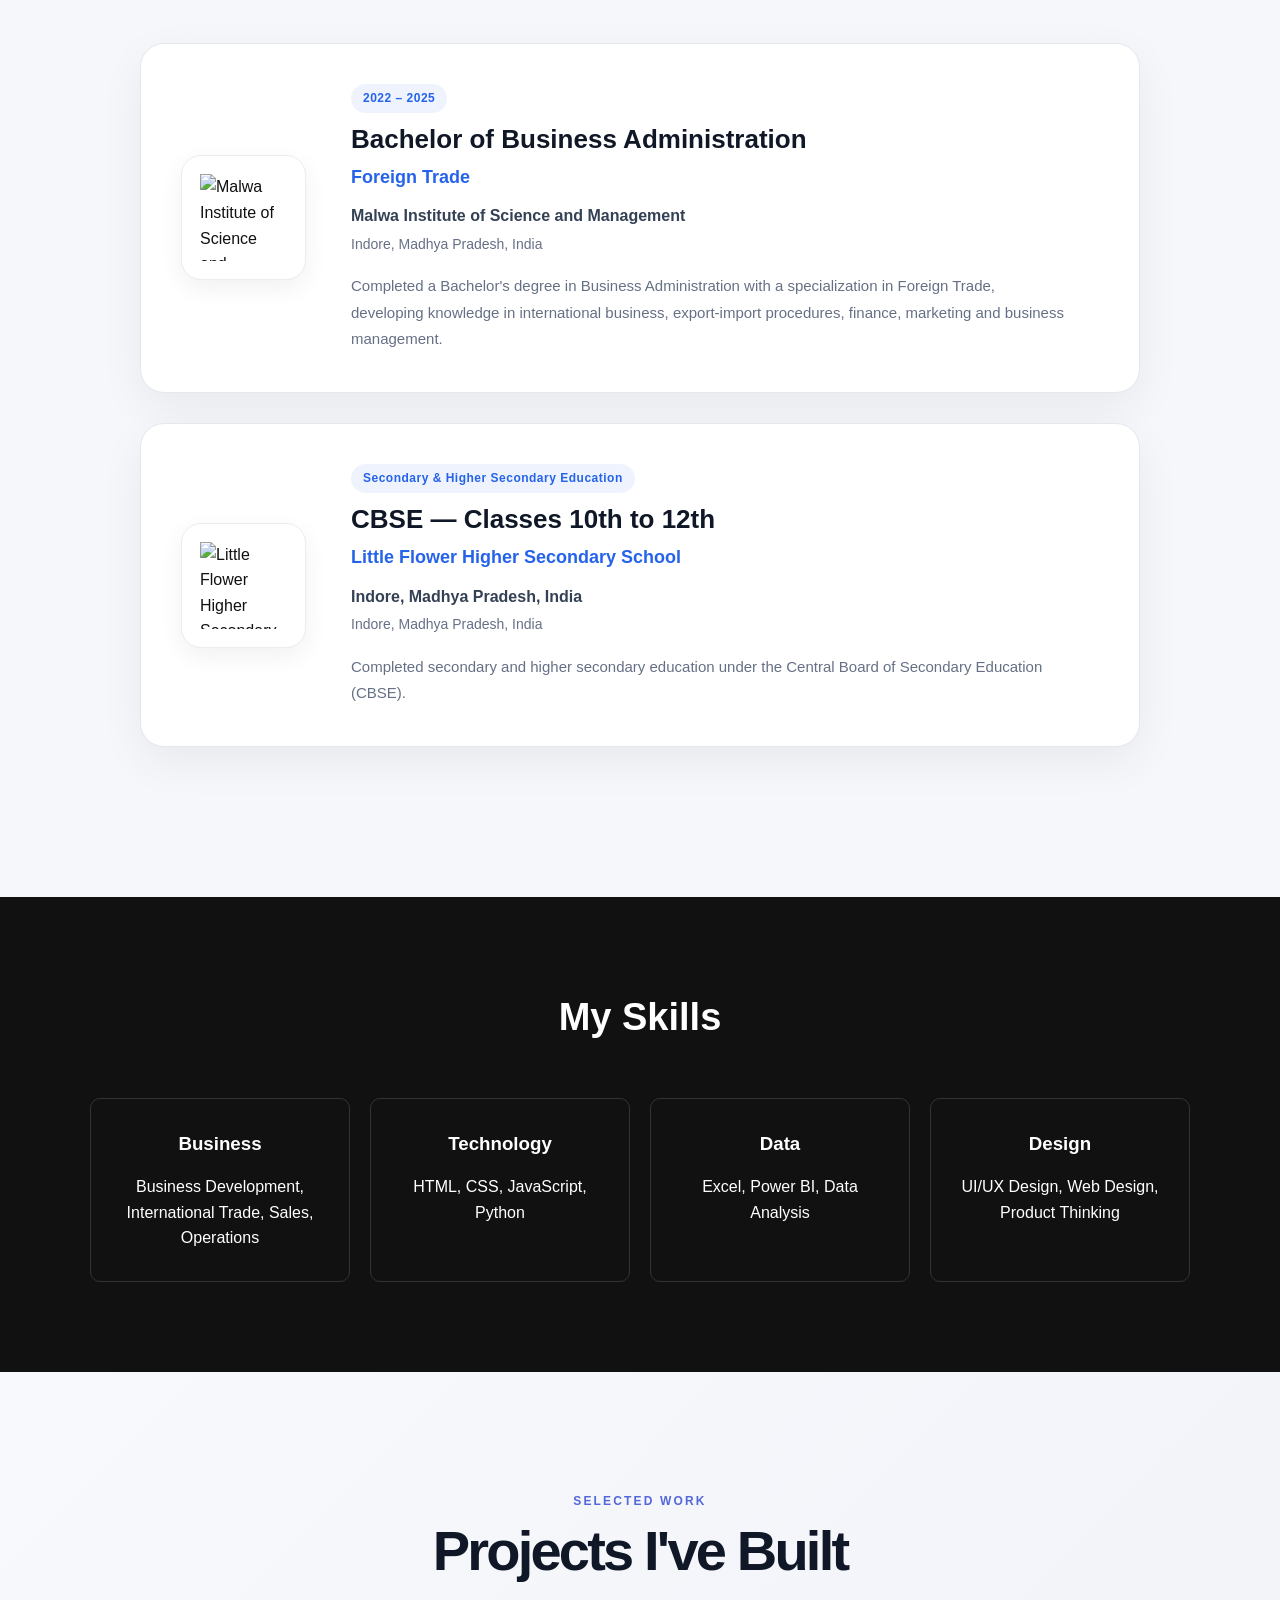
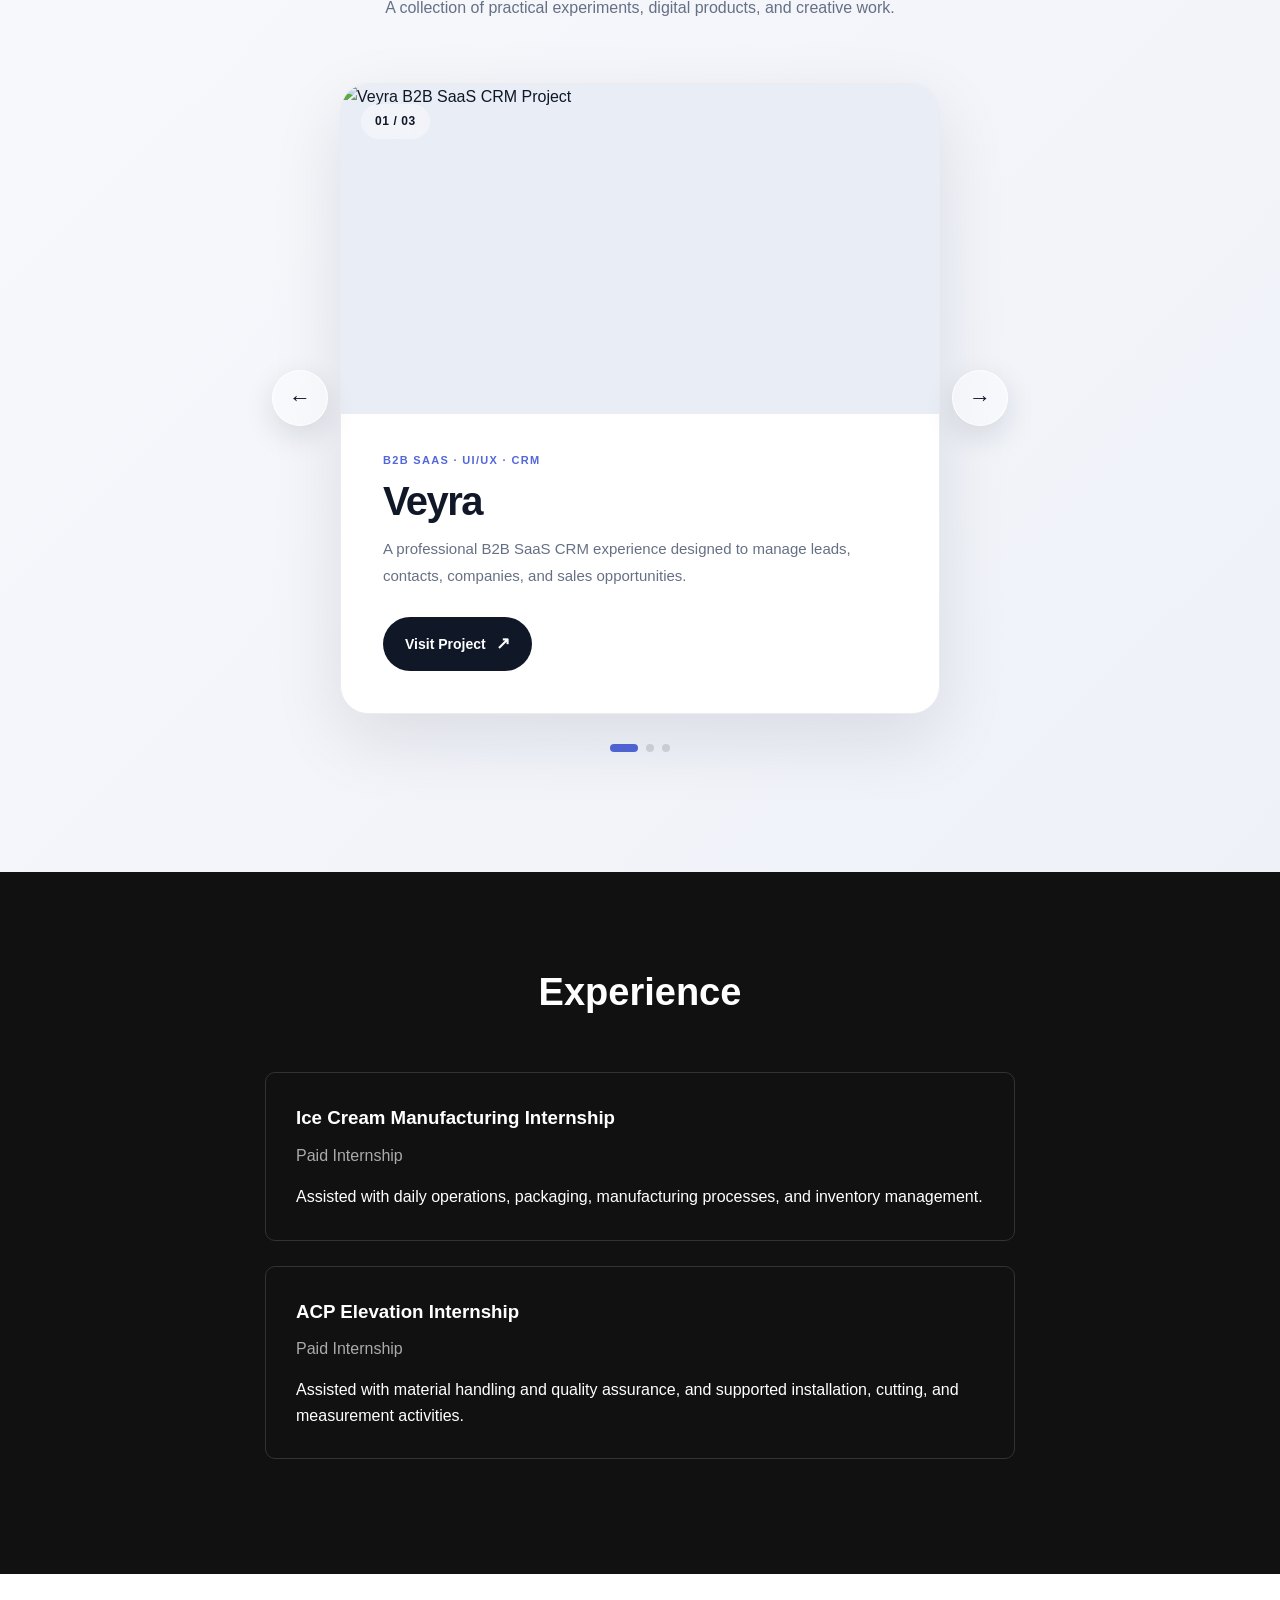
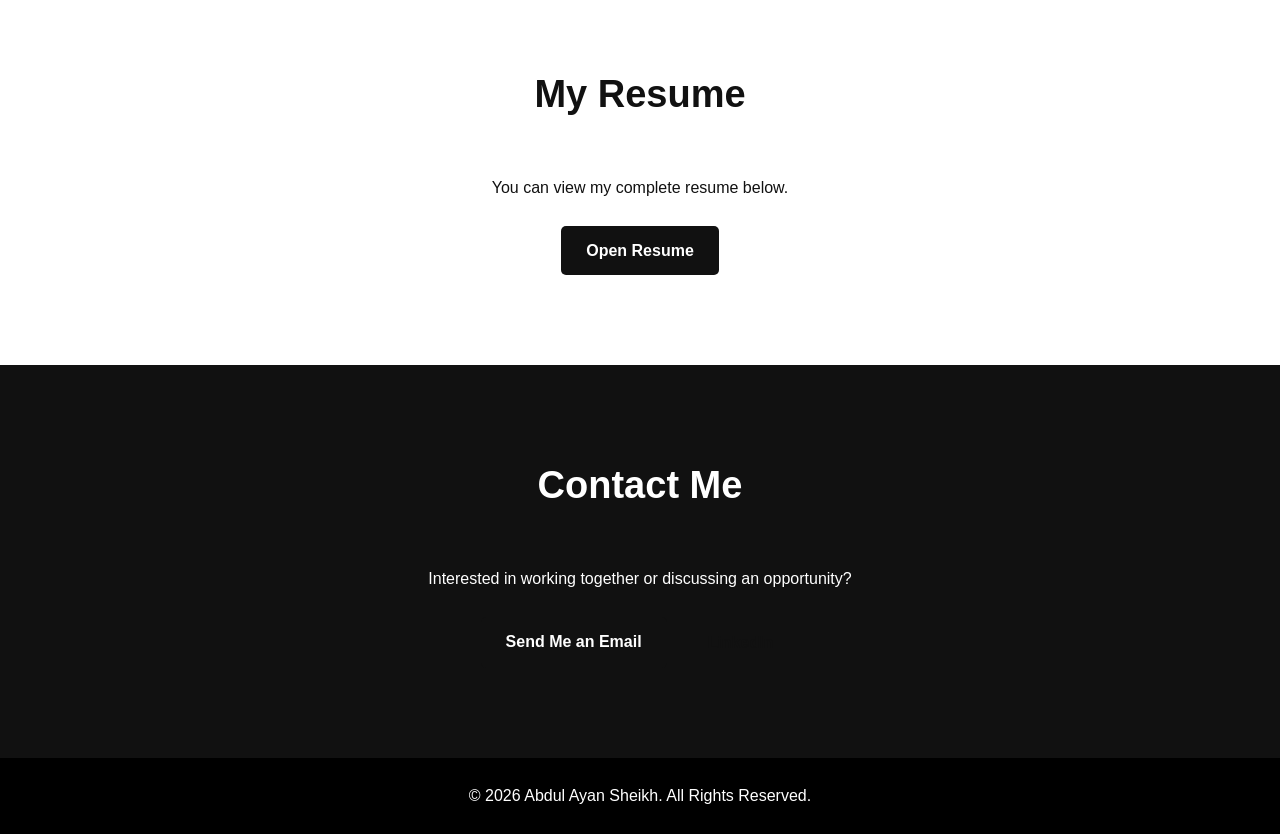
==== commit 98cdbce7: "Add files via upload" ====
--- a/index.html
+++ b/index.html
@@ -219,7 +219,13 @@
      EDUCATION SECTION
 ================================= -->
 
+<!-- =================================
+     EDUCATION SECTION
+================================= -->
+
 <section id="education" class="education">
+
+    <!-- SECTION HEADING -->
 
     <div class="section-heading">
 
@@ -233,6 +239,10 @@
 
     </div>
 
+
+    <!-- =================================
+         UNIVERSITY EDUCATION
+    ================================= -->
 
     <div class="education-card">
 
@@ -280,52 +290,60 @@
             </p>
 
         </div>
-<!-- =================================
-     SCHOOL EDUCATION
-================================= -->
-
-<div class="education-card">
-
-    <div class="education-logo">
-
-        <img
-            src="assets/little-flower-logo.png"
-            alt="Little Flower Higher Secondary School Logo"
-        >
 
     </div>
 
 
-    <div class="education-content">
-
-        <p class="education-year">
-            Secondary & Higher Secondary Education
-        </p>
-
-        <h3>
-            CBSE — Classes 10th to 12th
-        </h3>
-
-        <h4>
-            Little Flower Higher Secondary School
-        </h4>
-
-        <p class="institution">
-            Indore, Madhya Pradesh, India
-        </p>
-
-        <p class="education-description">
-
-            Completed secondary and higher secondary
-            education under the Central Board of Secondary
-            Education (CBSE).
-
-        </p>
+    <!-- =================================
+         SCHOOL EDUCATION
+    ================================= -->
+
+    <div class="education-card">
+
+        <div class="education-logo">
+
+            <img
+                src="assets/little-flower-logo.png"
+                alt="Little Flower Higher Secondary School Logo"
+            >
+
+        </div>
+
+
+        <div class="education-content">
+
+            <p class="education-year">
+                Secondary & Higher Secondary Education
+            </p>
+
+            <h3>
+                CBSE — Classes 10th to 12th
+            </h3>
+
+            <h4>
+                Little Flower Higher Secondary School
+            </h4>
+
+            <p class="institution">
+                Indore, Madhya Pradesh, India
+            </p>
+
+            <p class="location">
+                Indore, Madhya Pradesh, India
+            </p>
+
+            <p class="education-description">
+
+                Completed secondary and higher secondary
+                education under the Central Board of Secondary
+                Education (CBSE).
+
+            </p>
+
+        </div>
 
     </div>
 
-</div>
-    </div>
 
 </section>
 
--- a/style.css
+++ b/style.css
@@ -150,6 +150,7 @@
 .hero-image img {
     width: 280px;
     height: 280px;
+    align-items: center;
 
     object-fit: cover;
 
@@ -217,7 +218,14 @@
 
     margin-bottom: 50px;
 }
-
+.hero-image img {
+    width: 280px;
+    height: 280px;
+
+    object-fit: cover;
+
+    border-radius: 50%;
+}
 
 /* =========================
    ABOUT
@@ -322,7 +330,23 @@
 .project-link {
     font-weight: bold;
 }
-
+.back-to-portfolio {
+    position: fixed;
+    top: 20px;
+    left: 20px;
+    z-index: 2000;
+
+    padding: 10px 18px;
+
+    background: #111;
+    color: white;
+
+    text-decoration: none;
+
+    border-radius: 30px;
+
+    font-size: 14px;
+}
 
 /* =========================
    EXPERIENCE
@@ -473,4 +497,2430 @@
         font-size: 32px;
     }
 
-}+}
+.profile-picture {
+    width: 140px;
+    height: 140px;
+    border-radius: 50%;
+    overflow: hidden;
+    border: 4px solid #ffffff;
+    box-shadow: 0 10px 30px rgba(0, 0, 0, 0.15);
+}
+
+.profile-picture img {
+    width: 100%;
+    height: 100%;
+    object-fit: cover;
+    object-position: center;
+    display: block;
+}
+/* =================================
+   EDUCATION SECTION
+================================= */
+
+.education {
+
+    padding: 120px 7%;
+
+    background: #f5f7fa;
+
+}
+
+
+.education .section-heading {
+
+    margin-bottom: 60px;
+
+}
+
+
+.education-card {
+
+    max-width: 1000px;
+
+    margin: 0 auto;
+
+    padding: 45px;
+
+    display: flex;
+
+    align-items: center;
+
+    gap: 40px;
+
+    background: #ffffff;
+
+    border: 1px solid #e4e7ec;
+
+    border-radius: 20px;
+
+    box-shadow:
+        0 20px 50px
+        rgba(
+            16,
+            24,
+            40,
+            0.08
+        );
+
+    transition:
+        transform 0.3s ease,
+        box-shadow 0.3s ease;
+
+}
+
+
+.education-card:hover {
+
+    transform:
+        translateY(-6px);
+
+    box-shadow:
+        0 25px 60px
+        rgba(
+            16,
+            24,
+            40,
+            0.12
+        );
+
+}
+
+
+/* Logo */
+
+.education-logo {
+
+    width: 120px;
+
+    height: 120px;
+
+    flex-shrink: 0;
+
+    display: flex;
+
+    align-items: center;
+
+    justify-content: center;
+
+    background: #ffffff;
+
+    border-radius: 16px;
+
+    padding: 15px;
+
+    border: 1px solid #eaecf0;
+
+}
+
+
+.education-logo img {
+
+    width: 100%;
+
+    height: 100%;
+
+    object-fit: contain;
+
+}
+
+
+/* Education Details */
+
+.education-year {
+
+    color: #2563eb;
+
+    font-size: 14px;
+
+    font-weight: 700;
+
+    margin-bottom: 8px;
+
+}
+
+
+.education-content h3 {
+
+    font-size: 28px;
+
+    margin-bottom: 5px;
+
+}
+
+
+.education-content h4 {
+
+    font-size: 20px;
+
+    color: #2563eb;
+
+    margin-bottom: 15px;
+
+}
+
+
+.institution {
+
+    font-size: 18px;
+
+    font-weight: 600;
+
+    color: #101828;
+
+}
+
+
+.location {
+
+    color: #667085;
+
+    margin-top: 4px;
+
+}
+
+
+.education-description {
+
+    max-width: 700px;
+
+    margin-top: 20px;
+
+    color: #667085;
+
+    line-height: 1.7;
+
+}
+
+
+/* =================================
+   MOBILE EDUCATION
+================================= */
+
+@media (max-width: 700px) {
+
+    .education {
+
+        padding:
+            90px 6%;
+
+    }
+
+
+    .education-card {
+
+        padding:
+            30px;
+
+        flex-direction:
+            column;
+
+        align-items:
+            flex-start;
+
+        gap:
+            25px;
+
+    }
+
+
+    .education-logo {
+
+        width:
+            90px;
+
+        height:
+            90px;
+
+    }
+
+
+    .education-content h3 {
+
+        font-size:
+            23px;
+
+    }
+
+}
+/* =========================================
+   PREMIUM HERO — STEP 1
+========================================= */
+
+
+/* -----------------------------------------
+   HERO FOUNDATION
+----------------------------------------- */
+
+.hero {
+
+    position: relative;
+
+    min-height: calc(100vh - 70px);
+
+    display: flex;
+
+    align-items: center;
+
+    overflow: hidden;
+
+    isolation: isolate;
+
+    background:
+
+        radial-gradient(
+            circle at 15% 20%,
+            rgba(74, 144, 226, 0.14),
+            transparent 30%
+        ),
+
+        radial-gradient(
+            circle at 85% 75%,
+            rgba(126, 87, 194, 0.12),
+            transparent 30%
+        ),
+
+        #080b12;
+
+    color: #f8fafc;
+
+}
+
+
+/* -----------------------------------------
+   SUBTLE GRID
+----------------------------------------- */
+
+.hero-grid {
+
+    position: absolute;
+
+    inset: 0;
+
+    z-index: -2;
+
+    opacity: 0.18;
+
+    background-image:
+
+        linear-gradient(
+            rgba(255, 255, 255, 0.035) 1px,
+            transparent 1px
+        ),
+
+        linear-gradient(
+            90deg,
+            rgba(255, 255, 255, 0.035) 1px,
+            transparent 1px
+        );
+
+    background-size:
+        70px 70px;
+
+    mask-image:
+        linear-gradient(
+            to bottom,
+            black,
+            transparent 90%
+        );
+
+}
+
+
+/* -----------------------------------------
+   AMBIENT GLOW
+----------------------------------------- */
+
+.hero-glow {
+
+    position: absolute;
+
+    width: 500px;
+
+    height: 500px;
+
+    border-radius: 50%;
+
+    filter: blur(100px);
+
+    pointer-events: none;
+
+    z-index: -1;
+
+    opacity: 0.35;
+
+}
+
+
+/* BLUE GLOW */
+
+.hero-glow-one {
+
+    top: -200px;
+
+    left: -150px;
+
+    background:
+        rgba(59, 130, 246, 0.22);
+
+    animation:
+        heroGlowOne
+        12s
+        ease-in-out
+        infinite;
+
+}
+
+
+/* VIOLET GLOW */
+
+.hero-glow-two {
+
+    right: -200px;
+
+    bottom: -250px;
+
+    background:
+        rgba(139, 92, 246, 0.18);
+
+    animation:
+        heroGlowTwo
+        15s
+        ease-in-out
+        infinite;
+
+}
+
+
+/* -----------------------------------------
+   HERO CONTENT
+----------------------------------------- */
+
+.hero-content {
+
+    position: relative;
+
+    z-index: 2;
+
+    width: 100%;
+
+}
+
+
+/* -----------------------------------------
+   HERO TEXT
+----------------------------------------- */
+
+.hero-text {
+
+    max-width: 950px;
+
+}
+
+
+/* -----------------------------------------
+   EYEBROW
+----------------------------------------- */
+
+.hero-eyebrow {
+
+    margin-bottom: 28px;
+
+    font-family:
+        "DM Sans",
+        sans-serif;
+
+    font-size: 12px;
+
+    font-weight: 600;
+
+    letter-spacing: 0.22em;
+
+    color:
+        #8fa9c7;
+
+    opacity: 0;
+
+    animation:
+        heroFadeUp
+        0.8s
+        ease
+        forwards;
+
+    animation-delay:
+        0.15s;
+
+}
+
+
+/* -----------------------------------------
+   MAIN TITLE
+----------------------------------------- */
+
+.hero-title {
+
+    margin: 0;
+
+    font-family:
+        "Manrope",
+        sans-serif;
+
+    font-size:
+        clamp(
+            3.8rem,
+            9vw,
+            8rem
+        );
+
+    font-weight: 700;
+
+    line-height: 0.98;
+
+    letter-spacing:
+        -0.055em;
+
+}
+
+
+/* -----------------------------------------
+   "HI, I'M"
+----------------------------------------- */
+
+.hero-line {
+
+    display: block;
+
+    color:
+        #f8fafc;
+
+    opacity: 0;
+
+    transform:
+        translateY(35px);
+
+    animation:
+        heroTitleReveal
+        1s
+        cubic-bezier(
+            0.22,
+            1,
+            0.36,
+            1
+        )
+        forwards;
+
+    animation-delay:
+        0.25s;
+
+}
+
+
+/* -----------------------------------------
+   NAME
+----------------------------------------- */
+
+.hero-name {
+
+    display: block;
+
+    margin-top: 8px;
+
+    font-family:
+        "Playfair Display",
+        serif;
+
+    font-style:
+        italic;
+
+    font-weight:
+        500;
+
+    letter-spacing:
+        -0.045em;
+
+    background:
+
+        linear-gradient(
+            120deg,
+            #ffffff 0%,
+            #d9e8ff 45%,
+            #9bbcff 100%
+        );
+
+    -webkit-background-clip:
+        text;
+
+    background-clip:
+        text;
+
+    -webkit-text-fill-color:
+        transparent;
+
+    opacity: 0;
+
+    transform:
+        translateY(45px);
+
+    animation:
+        heroTitleReveal
+        1.1s
+        cubic-bezier(
+            0.22,
+            1,
+            0.36,
+            1
+        )
+        forwards;
+
+    animation-delay:
+        0.45s;
+
+}
+
+
+/* -----------------------------------------
+   DIVIDER
+----------------------------------------- */
+
+.hero-divider {
+
+    width: 0;
+
+    height: 1px;
+
+    margin:
+        42px
+        0
+        28px;
+
+    background:
+
+        linear-gradient(
+            90deg,
+            rgba(255,255,255,0.7),
+            rgba(255,255,255,0)
+        );
+
+    animation:
+
+        heroDividerReveal
+        1s
+        ease
+        forwards;
+
+    animation-delay:
+        0.9s;
+
+}
+
+
+/* -----------------------------------------
+   TAGLINE
+----------------------------------------- */
+
+.hero-tagline {
+
+    margin: 0;
+
+    font-family:
+        "DM Sans",
+        sans-serif;
+
+    font-size:
+        clamp(
+            1.15rem,
+            2vw,
+            1.45rem
+        );
+
+    font-weight:
+        400;
+
+    letter-spacing:
+        -0.015em;
+
+    color:
+        #aebbc9;
+
+    opacity: 0;
+
+    transform:
+        translateY(20px);
+
+    animation:
+
+        heroFadeUp
+        0.9s
+        ease
+        forwards;
+
+    animation-delay:
+        1s;
+
+}
+
+
+.hero-tagline span {
+
+    color:
+        #e8eef7;
+
+    font-weight:
+        500;
+
+}
+
+
+/* -----------------------------------------
+   SCROLL INDICATOR
+----------------------------------------- */
+
+.hero-scroll-indicator {
+
+    position: absolute;
+
+    bottom: 35px;
+
+    left: 50%;
+
+    transform:
+        translateX(-50%);
+
+    display: flex;
+
+    flex-direction: column;
+
+    align-items: center;
+
+    gap: 10px;
+
+    color:
+        #6f8093;
+
+    font-family:
+        "DM Sans",
+        sans-serif;
+
+    font-size: 10px;
+
+    letter-spacing:
+        0.18em;
+
+    text-transform:
+        uppercase;
+
+    opacity: 0;
+
+    animation:
+
+        heroFadeUp
+        1s
+        ease
+        forwards;
+
+    animation-delay:
+        1.4s;
+
+}
+
+
+.scroll-line {
+
+    width: 1px;
+
+    height: 38px;
+
+    background:
+
+        linear-gradient(
+            to bottom,
+            #8fa9c7,
+            transparent
+        );
+
+    animation:
+
+        scrollPulse
+        2s
+        ease-in-out
+        infinite;
+
+}
+
+
+/* =========================================
+   ANIMATIONS
+========================================= */
+
+
+/* TEXT REVEAL */
+
+@keyframes heroTitleReveal {
+
+    from {
+
+        opacity: 0;
+
+        transform:
+            translateY(45px);
+
+    }
+
+    to {
+
+        opacity: 1;
+
+        transform:
+            translateY(0);
+
+    }
+
+}
+
+
+/* GENERAL FADE */
+
+@keyframes heroFadeUp {
+
+    from {
+
+        opacity: 0;
+
+        transform:
+            translateY(25px);
+
+    }
+
+    to {
+
+        opacity: 1;
+
+        transform:
+            translateY(0);
+
+    }
+
+}
+
+
+/* DIVIDER */
+
+@keyframes heroDividerReveal {
+
+    from {
+
+        width: 0;
+
+    }
+
+    to {
+
+        width: 220px;
+
+    }
+
+}
+
+
+/* BLUE AMBIENT MOVEMENT */
+
+@keyframes heroGlowOne {
+
+    0%,
+    100% {
+
+        transform:
+            translate(
+                0,
+                0
+            );
+
+    }
+
+    50% {
+
+        transform:
+            translate(
+                80px,
+                50px
+            );
+
+    }
+
+}
+
+
+/* VIOLET AMBIENT MOVEMENT */
+
+@keyframes heroGlowTwo {
+
+    0%,
+    100% {
+
+        transform:
+            translate(
+                0,
+                0
+            );
+
+    }
+
+    50% {
+
+        transform:
+            translate(
+                -70px,
+                -40px
+            );
+
+    }
+
+}
+
+
+/* SCROLL PULSE */
+
+@keyframes scrollPulse {
+
+    0%,
+    100% {
+
+        opacity:
+            0.35;
+
+        transform:
+            scaleY(
+                0.7
+            );
+
+        transform-origin:
+            top;
+
+    }
+
+    50% {
+
+        opacity:
+            1;
+
+        transform:
+            scaleY(
+                1
+            );
+
+    }
+
+}
+
+
+/* =========================================
+   MOBILE HERO
+========================================= */
+
+@media (max-width: 768px) {
+
+    .hero {
+
+        min-height:
+            calc(
+                100vh - 70px
+            );
+
+        text-align:
+            center;
+
+    }
+
+
+    .hero-text {
+
+        max-width:
+            100%;
+
+    }
+
+
+    .hero-eyebrow {
+
+        font-size:
+            10px;
+
+        letter-spacing:
+            0.15em;
+
+    }
+
+
+    .hero-title {
+
+        font-size:
+            clamp(
+                3rem,
+                14vw,
+                5rem
+            );
+
+        line-height:
+            1.05;
+
+    }
+
+
+    .hero-divider {
+
+        margin-left:
+            auto;
+
+        margin-right:
+            auto;
+
+    }
+
+
+    .hero-scroll-indicator {
+
+        bottom:
+            20px;
+
+    }
+
+
+    .hero-glow {
+
+        width:
+            300px;
+
+        height:
+            300px;
+
+        filter:
+            blur(80px);
+
+    }
+
+}
+/* =========================================
+   HERO ACTIONS — STEP 2
+========================================= */
+
+
+/* -----------------------------------------
+   BUTTON CONTAINER
+----------------------------------------- */
+
+.hero-actions {
+
+    display: flex;
+
+    align-items: center;
+
+    gap: 14px;
+
+    margin-top: 36px;
+
+    opacity: 0;
+
+    transform:
+        translateY(20px);
+
+    animation:
+
+        heroFadeUp
+        0.9s
+        ease
+        forwards;
+
+    animation-delay:
+        1.15s;
+
+}
+
+
+/* -----------------------------------------
+   BASE BUTTON
+----------------------------------------- */
+
+.hero-btn {
+
+    position: relative;
+
+    display: inline-flex;
+
+    align-items: center;
+
+    justify-content: center;
+
+    gap: 18px;
+
+    min-width: 180px;
+
+    padding:
+        14px
+        20px;
+
+    border-radius:
+        999px;
+
+    font-family:
+        "DM Sans",
+        sans-serif;
+
+    font-size:
+        14px;
+
+    font-weight:
+        600;
+
+    letter-spacing:
+        -0.01em;
+
+    overflow: hidden;
+
+    transition:
+
+        transform 0.35s
+        cubic-bezier(
+            0.22,
+            1,
+            0.36,
+            1
+        ),
+
+        box-shadow 0.35s ease,
+
+        border-color 0.35s ease,
+
+        background 0.35s ease;
+
+}
+
+
+/* -----------------------------------------
+   PRIMARY BUTTON
+----------------------------------------- */
+
+.hero-btn-primary {
+
+    color:
+        #081019;
+
+    background:
+        #f3f7fc;
+
+    border:
+        1px solid
+        rgba(
+            255,
+            255,
+            255,
+            0.7
+        );
+
+    box-shadow:
+
+        0 8px 30px
+        rgba(
+            0,
+            0,
+            0,
+            0.18
+        );
+
+}
+
+
+/* -----------------------------------------
+   PRIMARY HOVER
+----------------------------------------- */
+
+.hero-btn-primary:hover {
+
+    transform:
+        translateY(-4px);
+
+    box-shadow:
+
+        0 15px 40px
+        rgba(
+            120,
+            160,
+            220,
+            0.22
+        );
+
+}
+
+
+/* -----------------------------------------
+   SECONDARY BUTTON
+----------------------------------------- */
+
+.hero-btn-secondary {
+
+    color:
+        #dbe6f2;
+
+    background:
+        rgba(
+            255,
+            255,
+            255,
+            0.035
+        );
+
+    border:
+        1px solid
+        rgba(
+            255,
+            255,
+            255,
+            0.16
+        );
+
+    backdrop-filter:
+        blur(12px);
+
+}
+
+
+/* -----------------------------------------
+   SECONDARY HOVER
+----------------------------------------- */
+
+.hero-btn-secondary:hover {
+
+    transform:
+        translateY(-4px);
+
+    background:
+        rgba(
+            255,
+            255,
+            255,
+            0.08
+        );
+
+    border-color:
+        rgba(
+            255,
+            255,
+            255,
+            0.32
+        );
+
+}
+
+
+/* -----------------------------------------
+   ARROW
+----------------------------------------- */
+
+.btn-arrow {
+
+    display:
+        inline-flex;
+
+    align-items:
+        center;
+
+    justify-content:
+        center;
+
+    width:
+        25px;
+
+    height:
+        25px;
+
+    border-radius:
+        50%;
+
+    font-size:
+        15px;
+
+    transition:
+        transform 0.35s
+        cubic-bezier(
+            0.22,
+            1,
+            0.36,
+            1
+        );
+
+}
+
+
+.hero-btn:hover
+.btn-arrow {
+
+    transform:
+        translate(
+            3px,
+            -3px
+        );
+
+}
+
+
+/* -----------------------------------------
+   AVAILABILITY STATUS
+----------------------------------------- */
+
+.availability-status {
+
+    display:
+        flex;
+
+    align-items:
+        center;
+
+    gap:
+        10px;
+
+    margin-top:
+        28px;
+
+    font-family:
+        "DM Sans",
+        sans-serif;
+
+    font-size:
+        12px;
+
+    font-weight:
+        500;
+
+    letter-spacing:
+        0.02em;
+
+    color:
+        #7f91a5;
+
+    opacity:
+        0;
+
+    animation:
+
+        heroFadeUp
+        0.9s
+        ease
+        forwards;
+
+    animation-delay:
+        1.3s;
+
+}
+
+
+/* -----------------------------------------
+   STATUS DOT
+----------------------------------------- */
+
+.availability-dot {
+
+    position:
+        relative;
+
+    width:
+        7px;
+
+    height:
+        7px;
+
+    border-radius:
+        50%;
+
+    background:
+        #6ee7b7;
+
+    box-shadow:
+
+        0 0 0
+        0
+        rgba(
+            110,
+            231,
+            183,
+            0.5
+        );
+
+    animation:
+
+        availabilityPulse
+        2.2s
+        ease-out
+        infinite;
+
+}
+
+
+/* -----------------------------------------
+   DOT ANIMATION
+----------------------------------------- */
+
+@keyframes availabilityPulse {
+
+    0% {
+
+        box-shadow:
+
+            0 0 0
+            0
+            rgba(
+                110,
+                231,
+                183,
+                0.5
+            );
+
+    }
+
+    70% {
+
+        box-shadow:
+
+            0 0 0
+            7px
+            rgba(
+                110,
+                231,
+                183,
+                0
+            );
+
+    }
+
+    100% {
+
+        box-shadow:
+
+            0 0 0
+            0
+            rgba(
+                110,
+                231,
+                183,
+                0
+            );
+
+    }
+
+}
+/* =========================================
+   HERO BUTTONS — MOBILE
+========================================= */
+
+@media (max-width: 600px) {
+
+    .hero-actions {
+
+        flex-direction:
+            column;
+
+        align-items:
+            stretch;
+
+        width:
+            100%;
+
+        max-width:
+            320px;
+
+        margin-left:
+            auto;
+
+        margin-right:
+            auto;
+
+    }
+
+
+    .hero-btn {
+
+        width:
+            100%;
+
+        min-width:
+            0;
+
+    }
+
+
+    .availability-status {
+
+        justify-content:
+            center;
+
+        text-align:
+            center;
+
+    }
+
+}
+/* =========================================
+   EXPERIMENTAL PROJECT SHOWCASE
+========================================= */
+
+#experimental-projects {
+
+    position: relative;
+
+    padding: 120px 0;
+
+    overflow: hidden;
+
+    background:
+        linear-gradient(
+            135deg,
+            #f8f9fc,
+            #eef1f8
+        );
+
+    color: #101828;
+
+}
+
+
+/* =========================================
+   HEADING
+========================================= */
+
+.experimental-heading {
+
+    max-width: 650px;
+
+    margin: 0 auto 60px;
+
+    text-align: center;
+
+}
+
+
+.experimental-heading p {
+
+    margin-bottom: 12px;
+
+    color: #5267d9;
+
+    font-size: 12px;
+
+    font-weight: 700;
+
+    letter-spacing: 0.18em;
+
+}
+
+
+.experimental-heading h2 {
+
+    margin-bottom: 15px;
+
+    font-size:
+        clamp(
+            38px,
+            5vw,
+            56px
+        );
+
+    line-height: 1;
+
+    letter-spacing: -0.05em;
+
+}
+
+
+.experimental-heading span {
+
+    display: block;
+
+    color: #667085;
+
+    font-size: 16px;
+
+    line-height: 1.8;
+
+}
+
+
+/* =========================================
+   SHOWCASE CONTAINER
+========================================= */
+
+.experimental-project {
+
+    position: relative;
+
+    max-width: 680px;
+
+    margin: 0 auto;
+
+    display: flex;
+
+    align-items: center;
+
+    justify-content: center;
+
+}
+
+
+/* =========================================
+   MAIN CARD
+========================================= */
+
+.experimental-card {
+
+    width: 100%;
+
+    max-width: 600px;
+
+    overflow: hidden;
+
+    background: #ffffff;
+
+    border:
+        1px solid
+        rgba(
+            16,
+            24,
+            40,
+            0.08
+        );
+
+    border-radius: 28px;
+
+    box-shadow:
+        0 25px 70px
+        rgba(
+            16,
+            24,
+            40,
+            0.10
+        );
+
+    transition:
+        transform 0.4s ease,
+        box-shadow 0.4s ease;
+
+}
+
+
+.experimental-card:hover {
+
+    transform:
+        translateY(-6px);
+
+    box-shadow:
+        0 35px 90px
+        rgba(
+            16,
+            24,
+            40,
+            0.15
+        );
+
+}
+
+
+/* =========================================
+   IMAGE
+========================================= */
+
+.experimental-image {
+
+    position: relative;
+
+    width: 100%;
+
+    height: 330px;
+
+    overflow: hidden;
+
+    background: #e9edf5;
+
+}
+
+
+.experimental-image img {
+
+    width: 100%;
+
+    height: 100%;
+
+    display: block;
+
+    object-fit: cover;
+
+    transition:
+        transform 0.7s
+        cubic-bezier(
+            0.22,
+            1,
+            0.36,
+            1
+        );
+
+}
+
+
+.experimental-card:hover
+.experimental-image img {
+
+    transform:
+        scale(1.04);
+
+}
+
+
+/* =========================================
+   PROJECT NUMBER
+========================================= */
+
+.experimental-number {
+
+    position: absolute;
+
+    top: 20px;
+
+    left: 20px;
+
+    padding:
+        8px 14px;
+
+    border-radius:
+        50px;
+
+    background:
+        rgba(
+            255,
+            255,
+            255,
+            0.40
+        );
+
+    color:
+        #101828;
+
+    font-size:
+        12px;
+
+    font-weight:
+        700;
+
+    letter-spacing:
+        0.05em;
+
+    backdrop-filter:
+        blur(14px);
+
+    -webkit-backdrop-filter:
+        blur(14px);
+
+}
+
+
+/* =========================================
+   CONTENT
+========================================= */
+
+.experimental-content {
+
+    padding:
+        38px 42px 42px;
+
+}
+
+
+.experimental-category {
+
+    margin-bottom:
+        12px;
+
+    color:
+        #5267d9;
+
+    font-size:
+        11px;
+
+    font-weight:
+        700;
+
+    letter-spacing:
+        0.12em;
+
+}
+
+
+.experimental-content h3 {
+
+    margin-bottom:
+        14px;
+
+    color:
+        #101828;
+
+    font-size:
+        40px;
+
+    line-height:
+        1;
+
+    letter-spacing:
+        -0.04em;
+
+}
+
+
+.experimental-content > p:not(
+    .experimental-category
+) {
+
+    margin-bottom:
+        28px;
+
+    color:
+        #667085;
+
+    font-size:
+        15px;
+
+    line-height:
+        1.8;
+
+}
+
+
+/* =========================================
+   VISIT BUTTON
+========================================= */
+
+.experimental-visit {
+
+    display:
+        inline-flex;
+
+    align-items:
+        center;
+
+    gap:
+        10px;
+
+    padding:
+        13px 22px;
+
+    border-radius:
+        50px;
+
+    background:
+        #101828;
+
+    color:
+        #ffffff;
+
+    font-size:
+        14px;
+
+    font-weight:
+        600;
+
+    transition:
+        transform 0.3s ease,
+        background 0.3s ease;
+
+}
+
+
+.experimental-visit:hover {
+
+    transform:
+        translateX(5px);
+
+    background:
+        #5267d9;
+
+}
+
+
+.experimental-visit span {
+
+    font-size:
+        17px;
+
+}
+
+
+/* =========================================
+   GLASS ARROWS
+========================================= */
+
+.experimental-arrow {
+
+    position:
+        absolute;
+
+    top:
+        50%;
+
+    z-index:
+        10;
+
+    width:
+        56px;
+
+    height:
+        56px;
+
+    display:
+        flex;
+
+    align-items:
+        center;
+
+    justify-content:
+        center;
+
+    border:
+        1px solid
+        rgba(
+            255,
+            255,
+            255,
+            0.75
+        );
+
+    border-radius:
+        50%;
+
+    background:
+        rgba(
+            255,
+            255,
+            255,
+            0.45
+        );
+
+    color:
+        #101828;
+
+    font-size:
+        22px;
+
+    cursor:
+        pointer;
+
+    backdrop-filter:
+        blur(16px);
+
+    -webkit-backdrop-filter:
+        blur(16px);
+
+    box-shadow:
+        0 10px 30px
+        rgba(
+            16,
+            24,
+            40,
+            0.12
+        );
+
+    transform:
+        translateY(-50%);
+
+    transition:
+        transform 0.3s ease,
+        background 0.3s ease,
+        box-shadow 0.3s ease;
+
+}
+
+
+.experimental-prev {
+
+    left:
+        -28px;
+
+}
+
+
+.experimental-next {
+
+    right:
+        -28px;
+
+}
+
+
+.experimental-arrow:hover {
+
+    transform:
+        translateY(-50%)
+        scale(1.08);
+
+    background:
+        rgba(
+            255,
+            255,
+            255,
+            0.85
+        );
+
+    box-shadow:
+        0 15px 40px
+        rgba(
+            16,
+            24,
+            40,
+            0.18
+        );
+
+}
+
+
+/* =========================================
+   INDICATORS
+========================================= */
+
+.experimental-indicators {
+
+    display:
+        flex;
+
+    justify-content:
+        center;
+
+    gap:
+        8px;
+
+    margin-top:
+        30px;
+
+}
+
+
+.experimental-dot {
+
+    width:
+        8px;
+
+    height:
+        8px;
+
+    border-radius:
+        50%;
+
+    background:
+        #d0d5dd;
+
+    cursor:
+        pointer;
+
+    transition:
+        width 0.3s ease,
+        background 0.3s ease;
+
+}
+
+
+.experimental-dot.active {
+
+    width:
+        28px;
+
+    border-radius:
+        20px;
+
+    background:
+        #5267d9;
+
+}
+
+
+/* =========================================
+   MOBILE
+========================================= */
+
+@media (max-width: 768px) {
+
+    #experimental-projects {
+
+        padding:
+            90px 20px;
+
+    }
+
+
+    .experimental-heading {
+
+        margin-bottom:
+            40px;
+
+    }
+
+
+    .experimental-card {
+
+        border-radius:
+            22px;
+
+    }
+
+
+    .experimental-image {
+
+        height:
+            250px;
+
+    }
+
+
+    .experimental-content {
+
+        padding:
+            30px;
+
+    }
+
+
+    .experimental-content h3 {
+
+        font-size:
+            34px;
+
+    }
+
+
+    .experimental-prev {
+
+        left:
+            -10px;
+
+    }
+
+
+    .experimental-next {
+
+        right:
+            -10px;
+
+    }
+
+
+    .experimental-arrow {
+
+        width:
+            46px;
+
+        height:
+            46px;
+
+        font-size:
+            18px;
+
+    }
+
+}
+/* =========================================
+   DESKTOP HOMEPAGE — CENTER HERO CONTENT
+   ========================================= */
+
+@media (min-width: 769px) {
+
+    .hero {
+        position: relative;
+        min-height: 90vh;
+        display: flex;
+        align-items: center;
+        justify-content: center;
+    }
+
+    .hero-content {
+        width: 100%;
+        display: flex;
+        align-items: center;
+        justify-content: center;
+        text-align: center;
+    }
+
+    .hero-text {
+        max-width: 850px;
+        width: 100%;
+        margin: 0 auto;
+        display: flex;
+        flex-direction: column;
+        align-items: center;
+    }
+
+    .hero-eyebrow {
+        text-align: center;
+        margin-left: auto;
+        margin-right: auto;
+    }
+
+    .hero-title {
+        text-align: center;
+        margin-left: auto;
+        margin-right: auto;
+    }
+
+    .hero-divider {
+        margin-left: auto;
+        margin-right: auto;
+    }
+
+    .hero-tagline {
+        text-align: center;
+    }
+
+    .hero-actions {
+        justify-content: center;
+    }
+
+    .availability-status {
+        justify-content: center;
+    }
+
+}/* =========================================
+   DESKTOP — SEPARATE EDUCATION CARDS
+   Mobile remains unchanged
+========================================= */
+
+@media (min-width: 769px) {
+
+    /* Education section container */
+    .education {
+        padding: 120px 6%;
+        background: #f5f7fa;
+    }
+
+    /* Center the heading */
+    .education .section-heading {
+        max-width: 1000px;
+        margin: 0 auto 60px;
+        text-align: center;
+    }
+
+    .education .section-heading .eyebrow {
+        margin-bottom: 12px;
+        font-size: 13px;
+        font-weight: 700;
+        letter-spacing: 3px;
+        color: #2563eb;
+    }
+
+    .education .section-heading h2 {
+        font-family: "Manrope", sans-serif;
+        font-size: 42px;
+        font-weight: 700;
+        color: #101828;
+    }
+
+
+    /* =====================================
+       FIRST & SECOND CARD
+       EACH .education-card IS INDEPENDENT
+    ===================================== */
+
+    .education-card {
+        width: 100%;
+        max-width: 1000px;
+        min-height: 260px;
+
+        margin-left: auto;
+        margin-right: auto;
+        margin-bottom: 30px;
+
+        padding: 40px;
+
+        display: flex;
+        align-items: center;
+
+        gap: 45px;
+
+        background: #ffffff;
+
+        border: 1px solid #e4e7ec;
+
+        border-radius: 24px;
+
+        box-shadow:
+            0 15px 45px
+            rgba(16, 24, 40, 0.06);
+
+        transition:
+            transform 0.4s ease,
+            box-shadow 0.4s ease,
+            border-color 0.4s ease;
+    }
+
+
+    /* Hover effect for each individual card */
+
+    .education-card:hover {
+
+        transform: translateY(-8px);
+
+        border-color:
+            rgba(37, 99, 235, 0.25);
+
+        box-shadow:
+            0 25px 60px
+            rgba(16, 24, 40, 0.12);
+
+    }
+
+
+    /* =====================================
+       LOGO
+    ===================================== */
+
+    .education-logo {
+
+        width: 125px;
+        height: 125px;
+
+        flex: 0 0 125px;
+
+        display: flex;
+        align-items: center;
+        justify-content: center;
+
+        padding: 18px;
+
+        background: #ffffff;
+
+        border: 1px solid #eaecf0;
+
+        border-radius: 20px;
+
+        box-shadow:
+            0 8px 25px
+            rgba(16, 24, 40, 0.06);
+
+        transition:
+            transform 0.4s ease;
+    }
+
+
+    .education-card:hover
+    .education-logo {
+
+        transform:
+            scale(1.05)
+            rotate(-2deg);
+
+    }
+
+
+    .education-logo img {
+
+        width: 100%;
+        height: 100%;
+
+        object-fit: contain;
+
+    }
+
+
+    /* =====================================
+       CONTENT
+    ===================================== */
+
+    .education-content {
+
+        flex: 1;
+
+    }
+
+
+    .education-year {
+
+        display: inline-block;
+
+        margin-bottom: 10px;
+
+        padding: 5px 12px;
+
+        border-radius: 50px;
+
+        background:
+            rgba(37, 99, 235, 0.08);
+
+        color: #2563eb;
+
+        font-size: 12px;
+
+        font-weight: 700;
+
+        letter-spacing: 0.5px;
+
+    }
+
+
+    .education-content h3 {
+
+        margin-bottom: 6px;
+
+        font-family: "Manrope", sans-serif;
+
+        font-size: 26px;
+
+        line-height: 1.3;
+
+        font-weight: 700;
+
+        color: #101828;
+
+    }
+
+
+    .education-content h4 {
+
+        margin-bottom: 12px;
+
+        font-family: "DM Sans", sans-serif;
+
+        font-size: 18px;
+
+        font-weight: 600;
+
+        color: #2563eb;
+
+    }
+
+
+    .institution {
+
+        margin-bottom: 3px;
+
+        font-size: 16px;
+
+        font-weight: 600;
+
+        color: #344054;
+
+    }
+
+
+    .location {
+
+        font-size: 14px;
+
+        color: #667085;
+
+    }
+
+
+    .education-description {
+
+        max-width: 720px;
+
+        margin-top: 18px;
+
+        font-size: 15px;
+
+        line-height: 1.75;
+
+        color: #667085;
+
+    }
+
+}
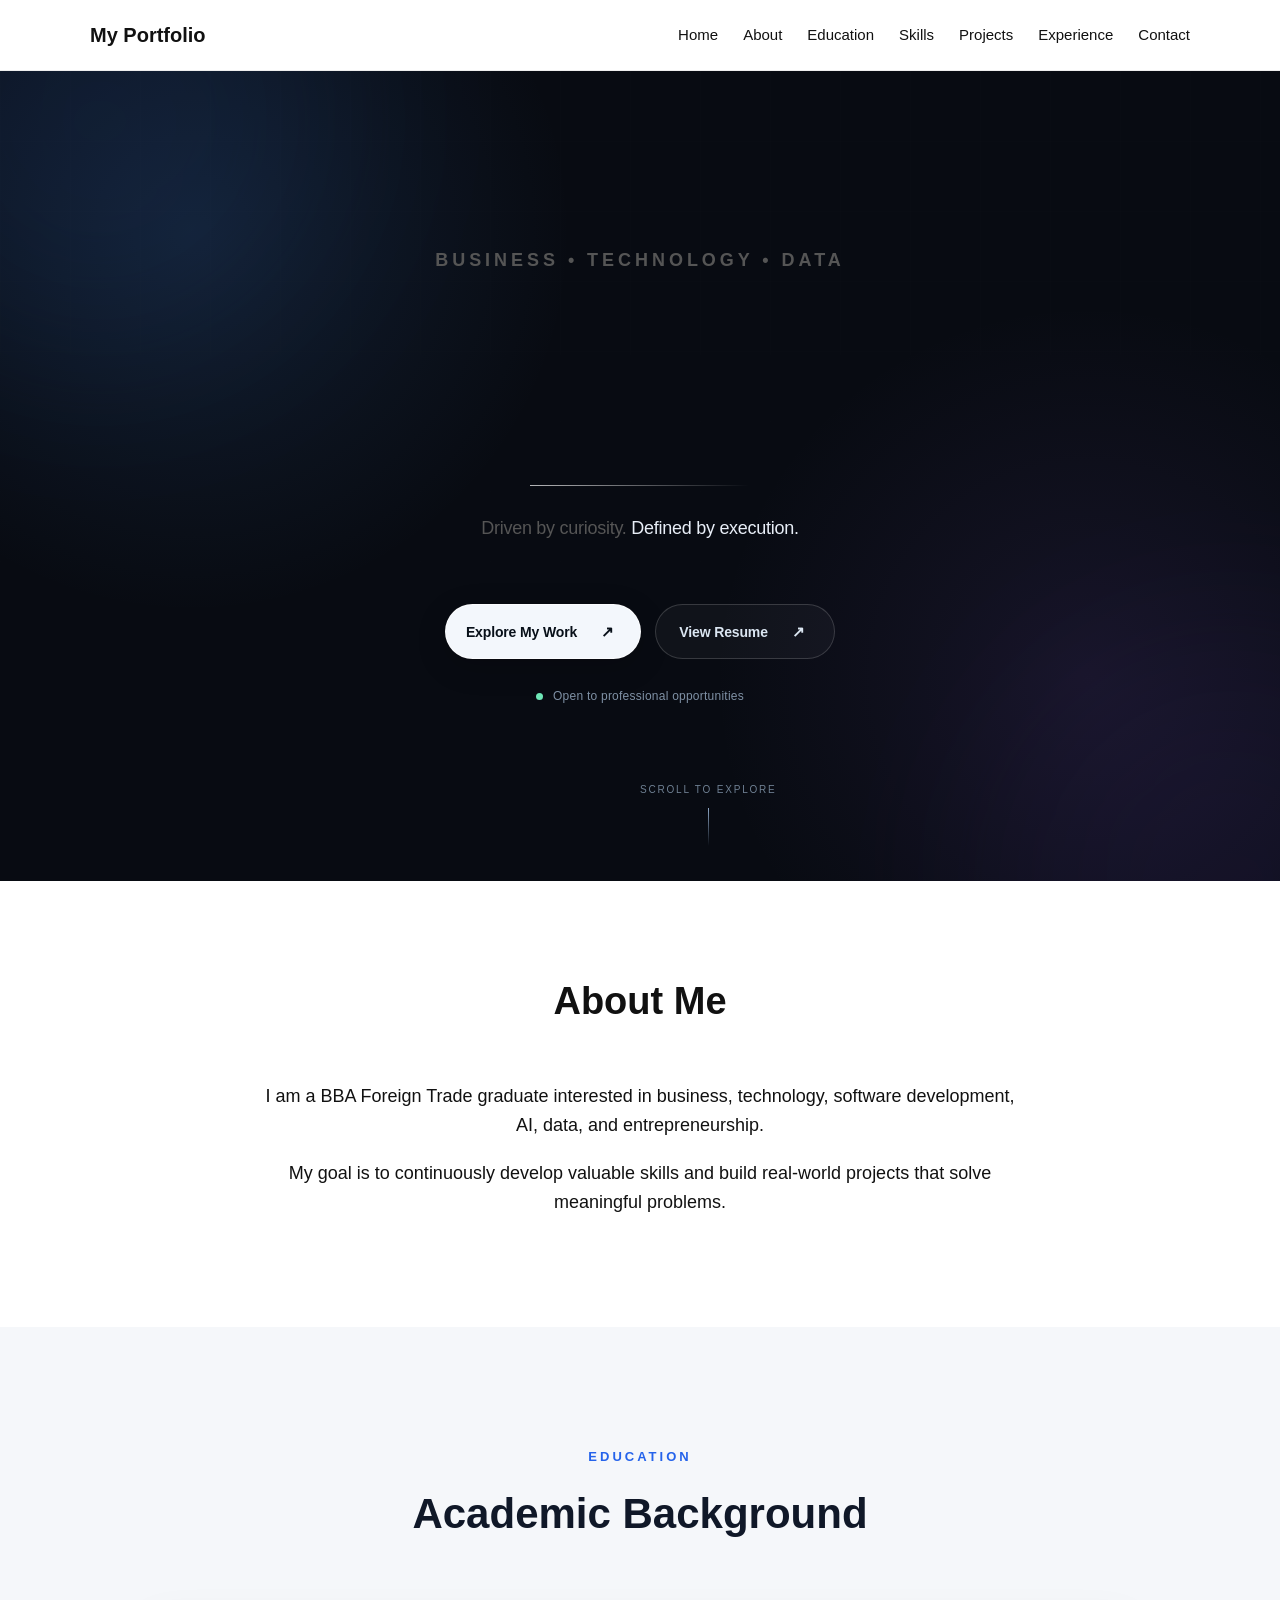
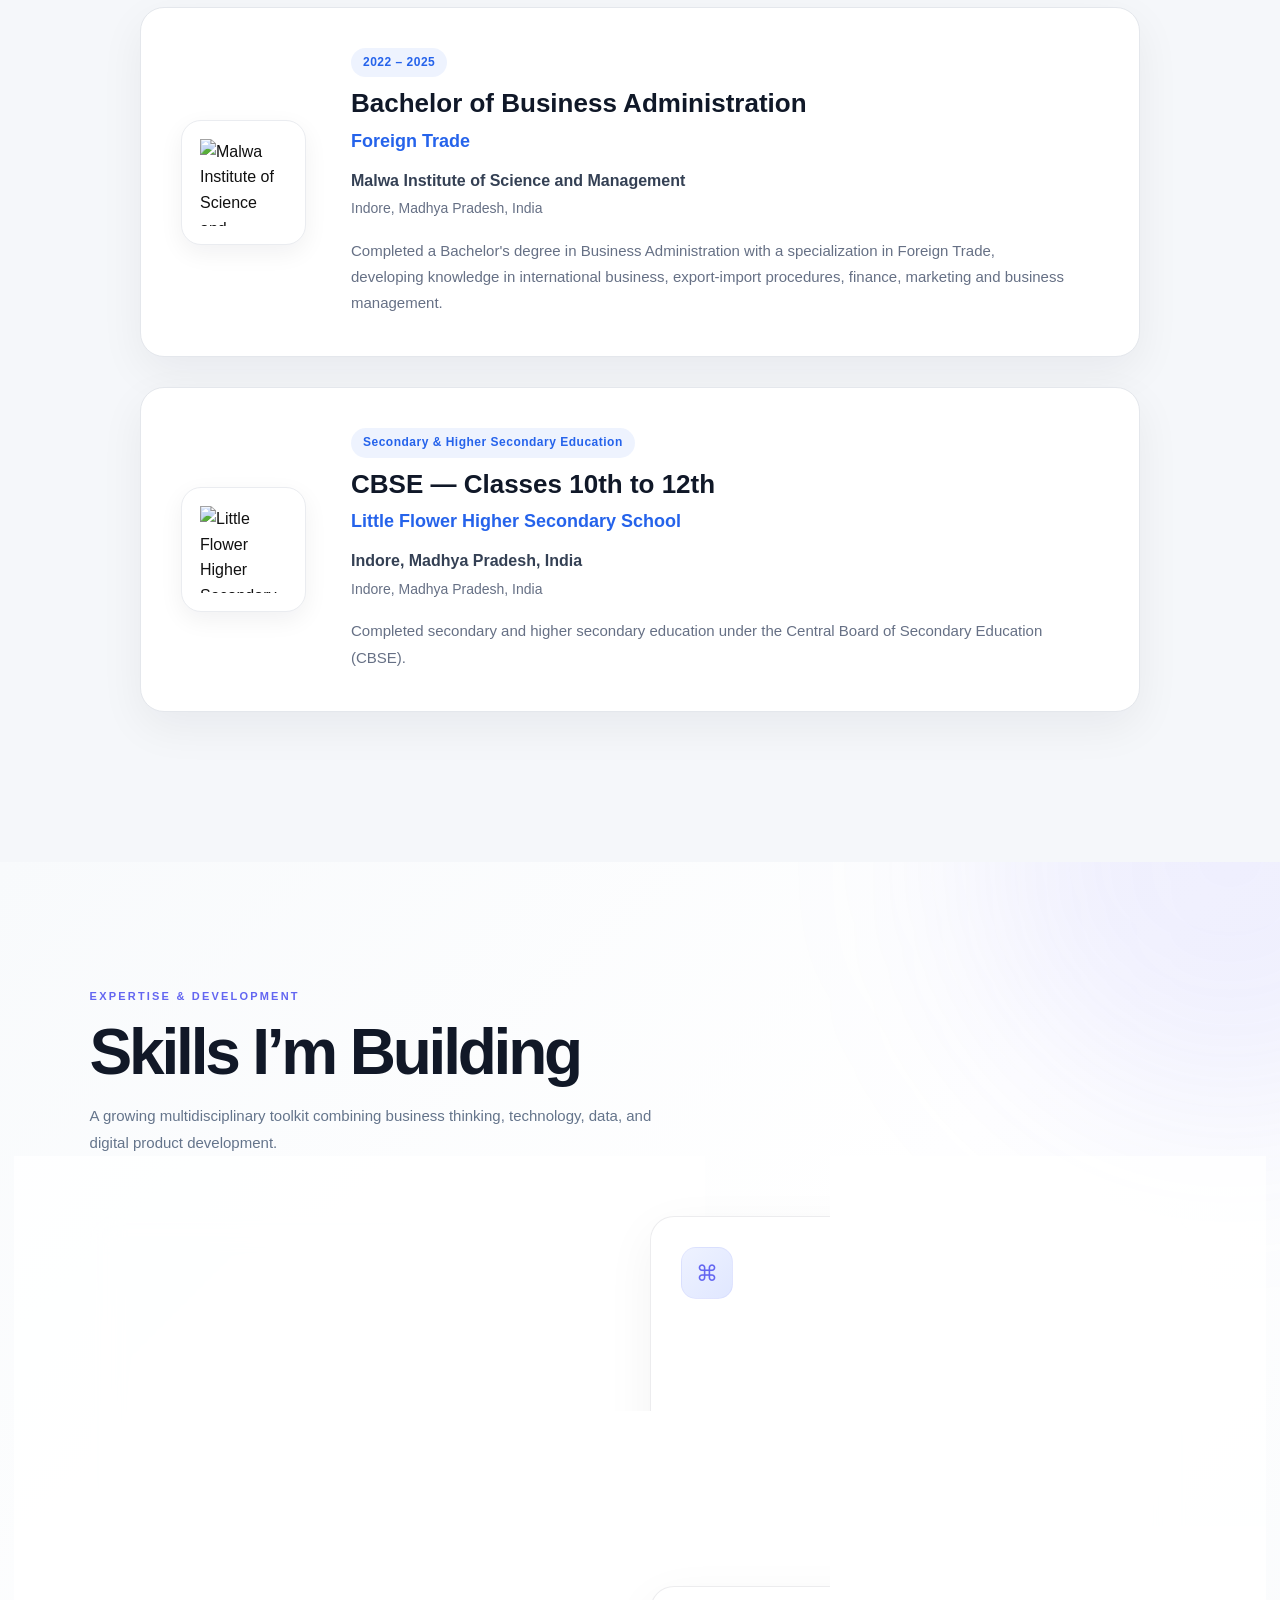
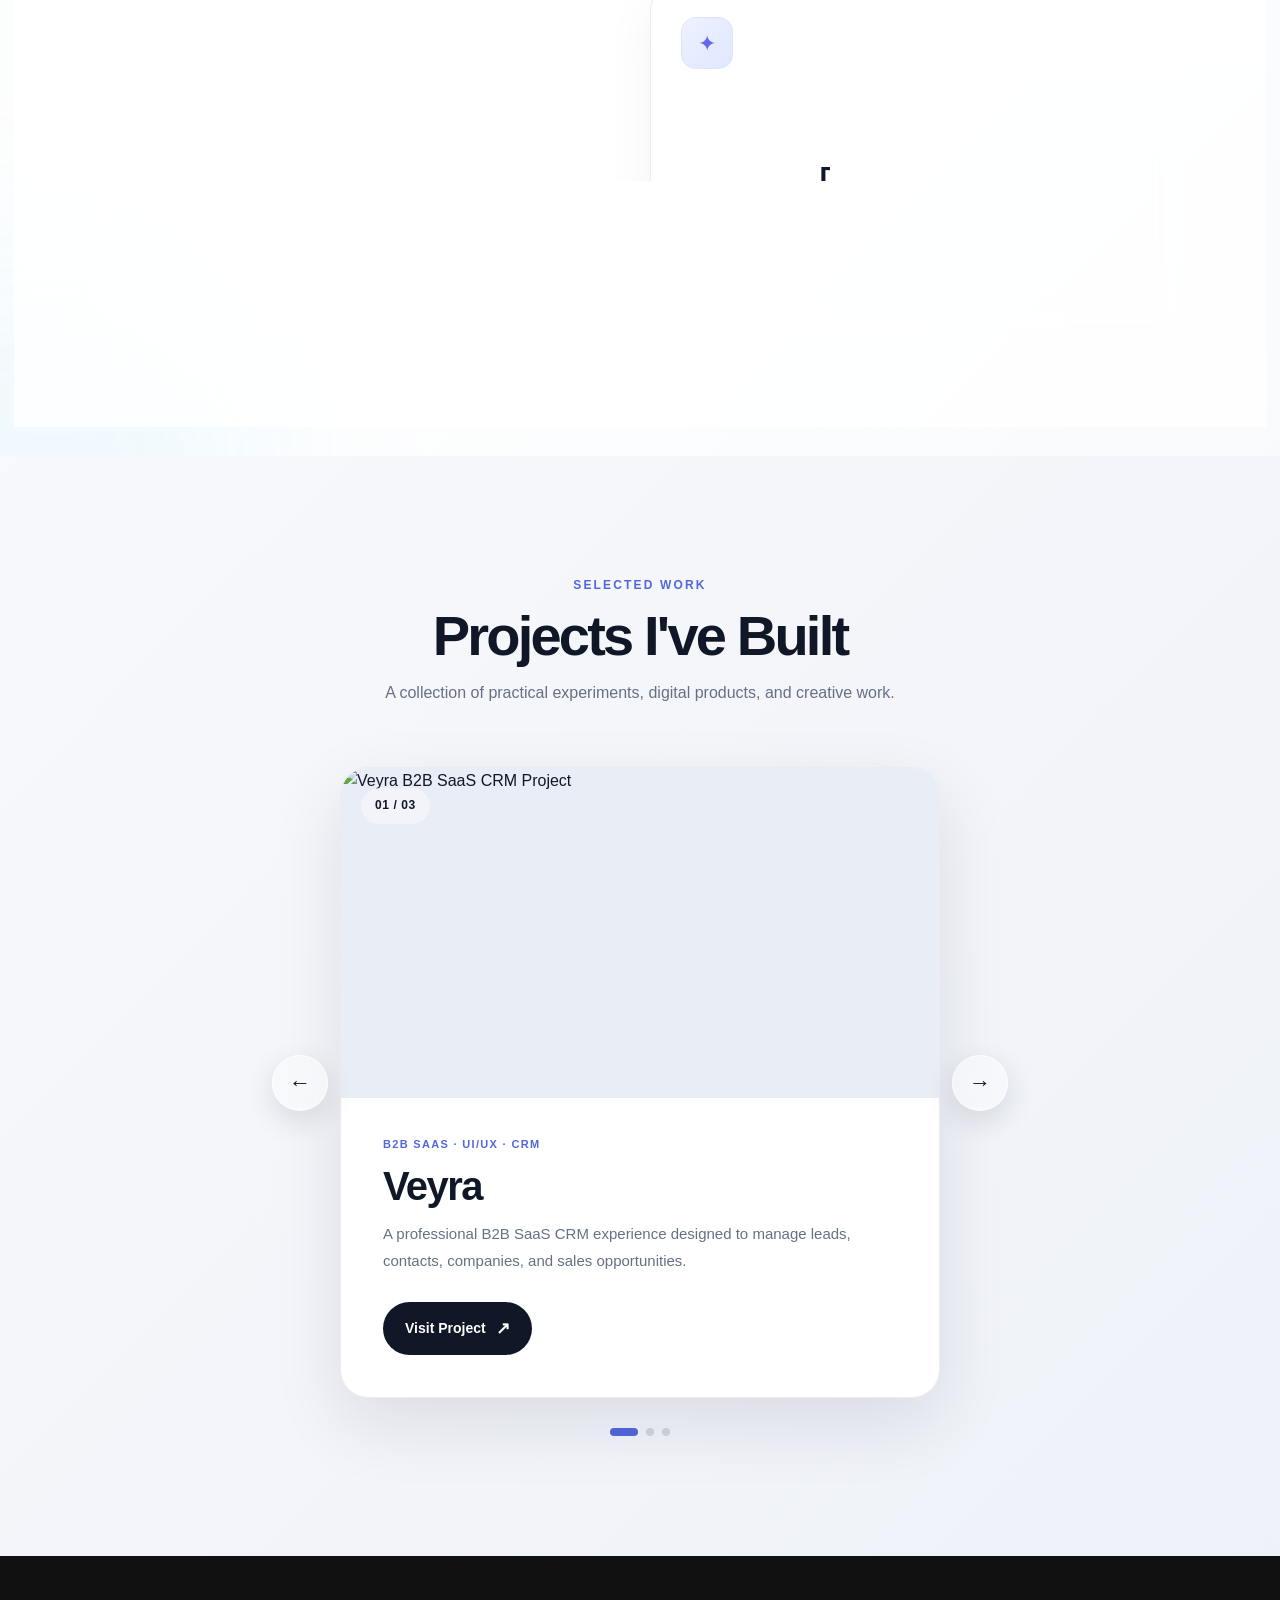
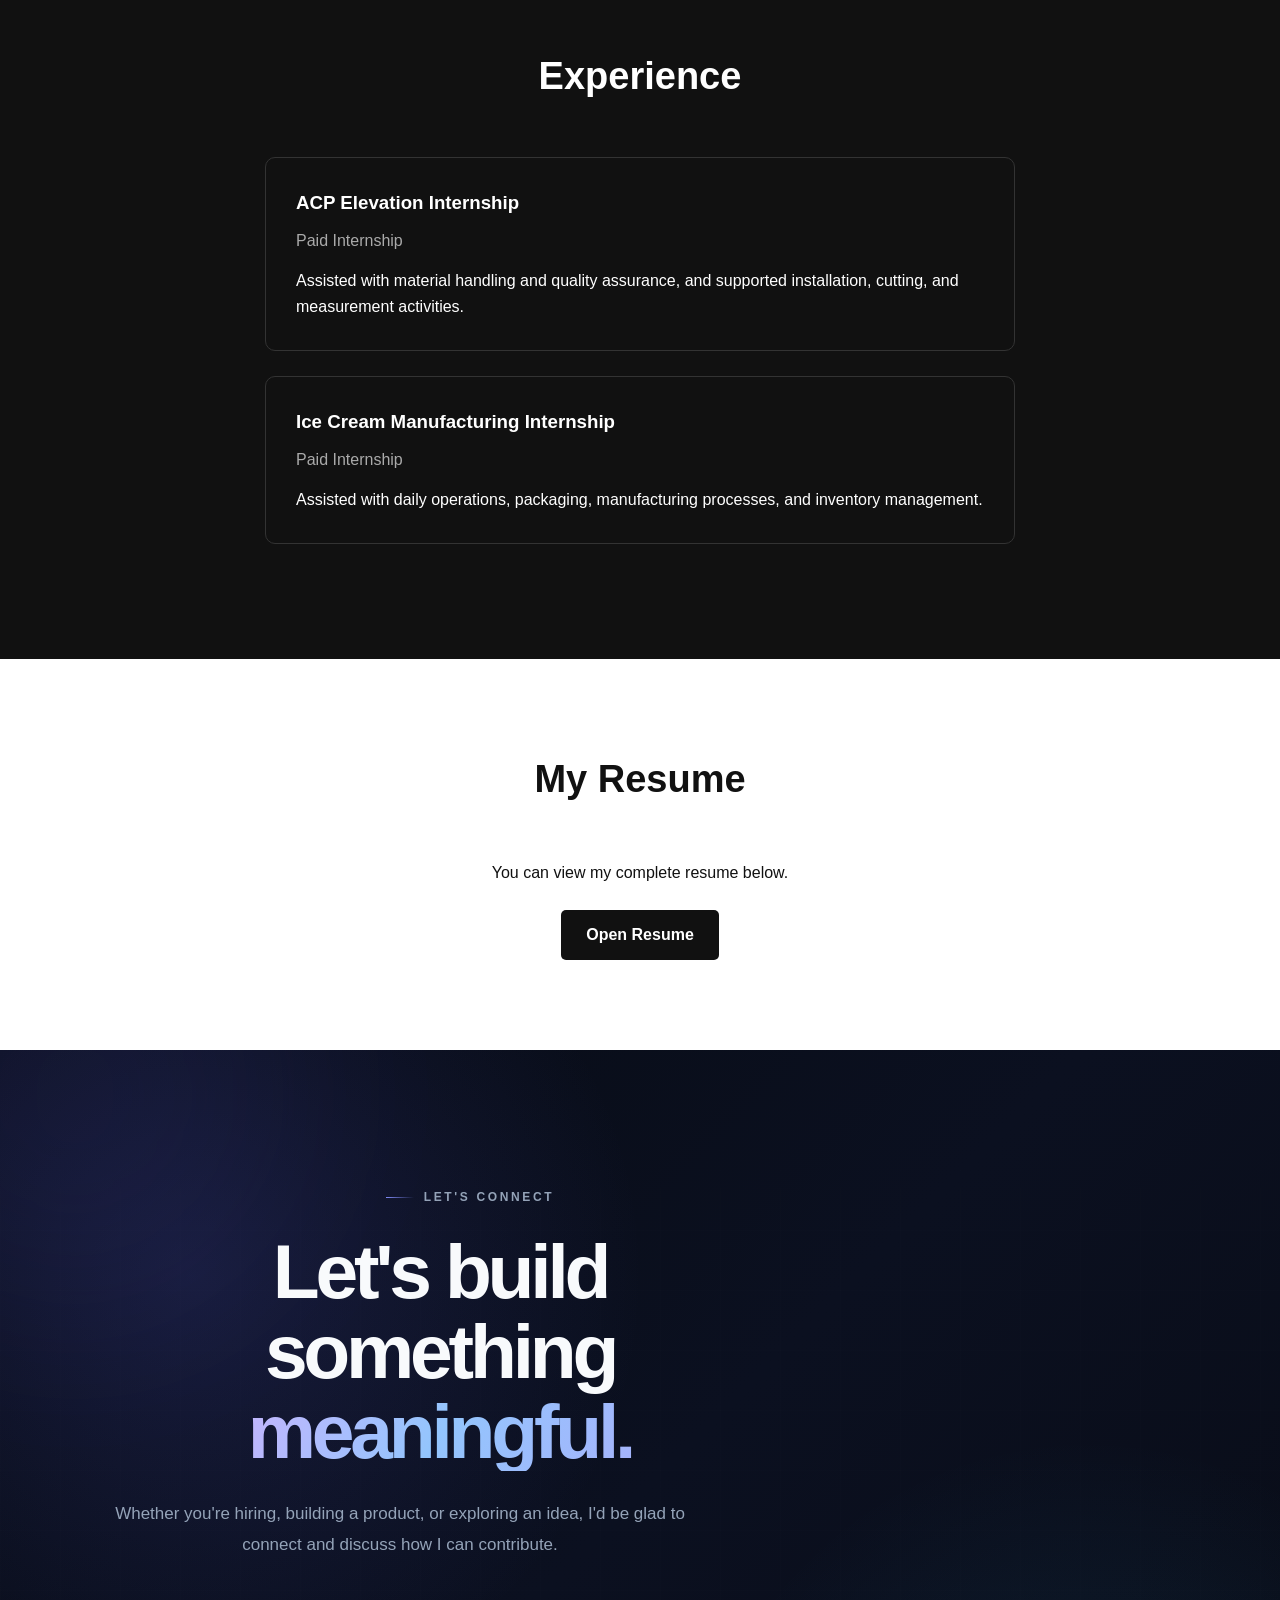
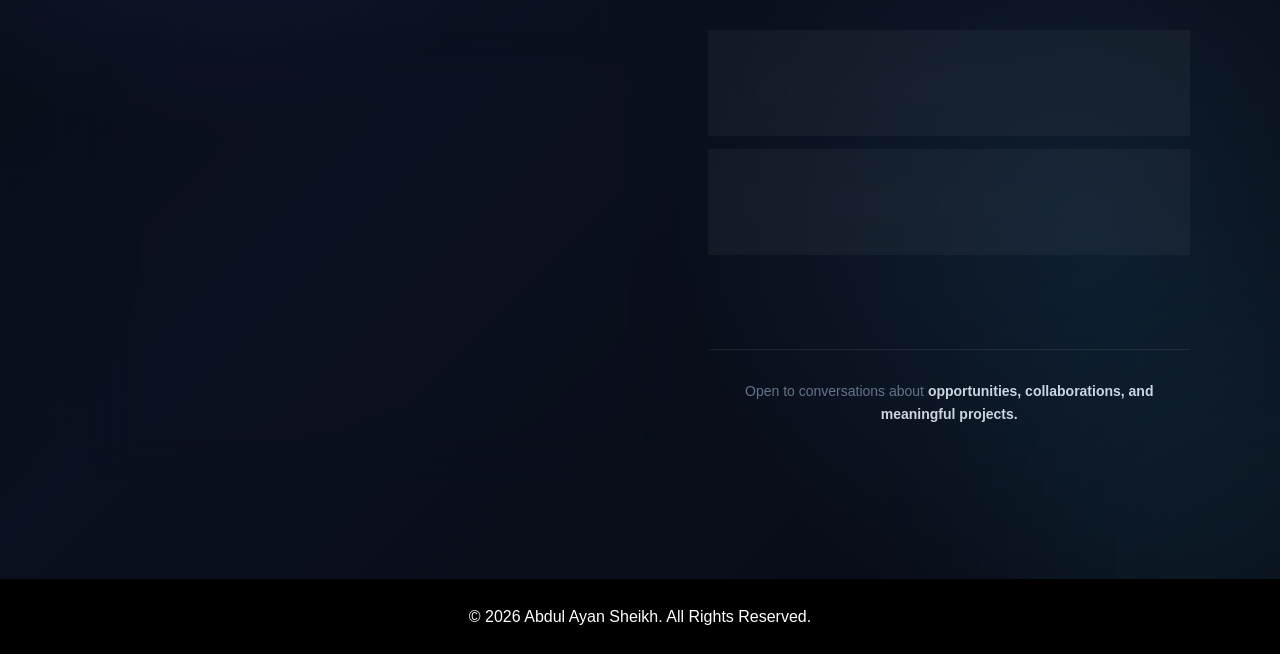
==== commit c4a07766: "Add files via upload" ====
--- a/index.html
+++ b/index.html
@@ -179,12 +179,7 @@
 
     
 
-<div class="hero-image">
-
-    <img src="assets/profile.jpg"
-         alt="Abdul Ayan Sheikh">
-
-</div>
+
 
     <!-- ================= ABOUT ================= -->
 
@@ -349,51 +344,318 @@
 
     <!-- ================= SKILLS ================= -->
 
-    <section id="skills" class="section section-dark">
-
-        <div class="container">
-
-            <h2 class="section-title">
-                My Skills
-            </h2>
-
-            <div class="skills-grid">
-
-                <div class="skill-card">
-                    <h3>Business</h3>
-                    <p>
-                        Business Development, International Trade,
-                        Sales, Operations
-                    </p>
+    
+<!-- =========================================
+     SKILLS SECTION
+========================================= -->
+
+<section class="skills-section" id="skills">
+
+    <div class="skills-header">
+
+        <span class="skills-eyebrow">
+            EXPERTISE & DEVELOPMENT
+        </span>
+
+        <h2>
+            Skills I’m Building
+        </h2>
+
+        <p>
+            A growing multidisciplinary toolkit combining
+            business thinking, technology, data, and digital
+            product development.
+        </p>
+
+    </div>
+
+
+    <!-- SKILLS GRID -->
+
+    <div class="skills-grid">
+
+
+        <!-- BUSINESS -->
+
+        <article class="skill-card">
+
+            <div class="skill-card-top">
+
+                <div class="skill-icon">
+                    ◈
                 </div>
 
-                <div class="skill-card">
-                    <h3>Technology</h3>
-                    <p>
-                        HTML, CSS, JavaScript, Python
-                    </p>
+                <span class="skill-number">
+                    01
+                </span>
+
+            </div>
+
+
+            <div class="skill-card-content">
+
+                <span class="skill-status">
+                    FOUNDATION
+                </span>
+
+                <h3>
+                    Business
+                </h3>
+
+                <p>
+                    Business fundamentals, international
+                    trade, operations, strategy and
+                    commercial thinking.
+                </p>
+
+            </div>
+
+
+            <button
+                class="skill-expand"
+                aria-expanded="false"
+            >
+
+                Explore
+
+                <span>↗</span>
+
+            </button>
+
+
+            <div class="skill-details">
+
+                <div class="skill-list">
+
+                    <span>International Trade</span>
+
+                    <span>Business Strategy</span>
+
+                    <span>Operations</span>
+
+                    <span>Business Development</span>
+
+                    <span>Supply Chain Fundamentals</span>
+
                 </div>
 
-                <div class="skill-card">
-                    <h3>Data</h3>
-                    <p>
-                        Excel, Power BI, Data Analysis
-                    </p>
+            </div>
+
+        </article>
+
+
+
+        <!-- TECHNOLOGY -->
+
+        <article class="skill-card">
+
+            <div class="skill-card-top">
+
+                <div class="skill-icon">
+                    ⌘
                 </div>
 
-                <div class="skill-card">
-                    <h3>Design</h3>
-                    <p>
-                        UI/UX Design, Web Design, Product Thinking
-                    </p>
+                <span class="skill-number">
+                    02
+                </span>
+
+            </div>
+
+
+            <div class="skill-card-content">
+
+                <span class="skill-status">
+                    BUILDING
+                </span>
+
+                <h3>
+                    Technology
+                </h3>
+
+                <p>
+                    Learning to transform ideas into
+                    functional, responsive and modern
+                    digital experiences.
+                </p>
+
+            </div>
+
+
+            <button
+                class="skill-expand"
+                aria-expanded="false"
+            >
+
+                Explore
+
+                <span>↗</span>
+
+            </button>
+
+
+            <div class="skill-details">
+
+                <div class="skill-list">
+
+                    <span>HTML</span>
+
+                    <span>CSS</span>
+
+                    <span>JavaScript</span>
+
+                    <span>Responsive Design</span>
+
+                    <span>UI / UX Fundamentals</span>
+
                 </div>
 
             </div>
 
-        </div>
-
-    </section>
-
+        </article>
+
+
+
+        <!-- DATA -->
+
+        <article class="skill-card">
+
+            <div class="skill-card-top">
+
+                <div class="skill-icon">
+                    ◉
+                </div>
+
+                <span class="skill-number">
+                    03
+                </span>
+
+            </div>
+
+
+            <div class="skill-card-content">
+
+                <span class="skill-status">
+                    DEVELOPING
+                </span>
+
+                <h3>
+                    Data
+                </h3>
+
+                <p>
+                    Developing analytical thinking and
+                    learning to turn structured information
+                    into useful business insights.
+                </p>
+
+            </div>
+
+
+            <button
+                class="skill-expand"
+                aria-expanded="false"
+            >
+
+                Explore
+
+                <span>↗</span>
+
+            </button>
+
+
+            <div class="skill-details">
+
+                <div class="skill-list">
+
+                    <span>Excel</span>
+
+                    <span>Data Analysis</span>
+
+                    <span>Business Intelligence</span>
+
+                    <span>Power BI — Learning</span>
+
+                    <span>Data Visualization</span>
+
+                </div>
+
+            </div>
+
+        </article>
+
+
+
+        <!-- DIGITAL PRODUCT -->
+
+        <article class="skill-card">
+
+            <div class="skill-card-top">
+
+                <div class="skill-icon">
+                    ✦
+                </div>
+
+                <span class="skill-number">
+                    04
+                </span>
+
+            </div>
+
+
+            <div class="skill-card-content">
+
+                <span class="skill-status">
+                    EXPLORING
+                </span>
+
+                <h3>
+                    Digital Products
+                </h3>
+
+                <p>
+                    Exploring how business problems can
+                    be transformed into useful digital
+                    products and experiences.
+                </p>
+
+            </div>
+
+
+            <button
+                class="skill-expand"
+                aria-expanded="false"
+            >
+
+                Explore
+
+                <span>↗</span>
+
+            </button>
+
+
+            <div class="skill-details">
+
+                <div class="skill-list">
+
+                    <span>Product Thinking</span>
+
+                    <span>Problem Solving</span>
+
+                    <span>Digital Experiences</span>
+
+                    <span>Prototyping</span>
+
+                    <span>Project Building</span>
+
+                </div>
+
+            </div>
+
+        </article>
+
+    </div>
+
+</section>
 
     <!-- ================= PROJECTS ================= -->
 <!-- =================================
@@ -576,26 +838,7 @@
                 Experience
             </h2>
 
-
-            <div class="experience-card">
-
-                <h3>
-                    Ice Cream Manufacturing Internship
-                </h3>
-
-                <p class="experience-date">
-                    Paid Internship
-                </p>
-
-                <p>
-                    Assisted with daily operations, packaging,
-                    manufacturing processes, and inventory management.
-                </p>
-
-            </div>
-
-
-            <div class="experience-card">
+<div class="experience-card">
 
                 <h3>
                     ACP Elevation Internship
@@ -613,6 +856,25 @@
 
             </div>
 
+            <div class="experience-card">
+
+                <h3>
+                    Ice Cream Manufacturing Internship
+                </h3>
+
+                <p class="experience-date">
+                    Paid Internship
+                </p>
+
+                <p>
+                    Assisted with daily operations, packaging,
+                    manufacturing processes, and inventory management.
+                </p>
+
+            </div>
+
+
+            
         </div>
 
     </section>
@@ -645,44 +907,177 @@
     </section>
 
 
-    <!-- ================= CONTACT ================= -->
-
-    <section id="contact" class="section section-dark">
-
-        <div class="container">
-
-            <h2 class="section-title">
-                Contact Me
+    <!-- ================= CONTACT ================= --><!-- ================= CONTACT ================= -->
+
+<section id="contact" class="contact-section">
+
+    <!-- Decorative background -->
+
+    <div class="contact-glow contact-glow-one"></div>
+    <div class="contact-glow contact-glow-two"></div>
+
+    <div class="container contact-container">
+
+        <!-- SECTION INTRO -->
+
+        <div class="contact-heading">
+
+            <p class="contact-eyebrow">
+                LET'S CONNECT
+            </p>
+
+            <h2>
+                Let's build something
+                <span>meaningful.</span>
             </h2>
 
+            <p class="contact-intro">
+                Whether you're hiring, building a product,
+                or exploring an idea, I'd be glad to connect
+                and discuss how I can contribute.
+            </p>
+
+        </div>
+
+
+        <!-- CONTACT GRID -->
+
+        <div class="contact-grid">
+
+
+            <!-- LEFT: CTA -->
+
+            <div class="contact-cta">
+
+                <div class="contact-status">
+
+                    <span class="contact-status-dot"></span>
+
+                    <span>
+                        Open to professional opportunities
+                    </span>
+
+                </div>
+
+
+                <h3>
+                    Have an opportunity
+                    in mind?
+                </h3>
+
+
+                <p>
+                    I'm interested in opportunities where
+                    business thinking, technology, data,
+                    and execution come together.
+                </p>
+
+
+                <a
+                    href="mailto:ayansheikh2111@gmail.com"
+                    class="contact-main-button"
+                >
+
+                    <span>
+                        Start a Conversation
+                    </span>
+
+                    <span class="contact-arrow">
+                        ↗
+                    </span>
+
+                </a>
+
+            </div>
+
+
+            <!-- RIGHT: CONTACT DETAILS -->
+
+            <div class="contact-details">
+
+
+                <!-- EMAIL -->
+
+                <a
+                    href="mailto:ayansheikh2111@gmail.com"
+                    class="contact-detail-card"
+                >
+
+                    <div class="contact-icon">
+                        @
+                    </div>
+
+                    <div>
+
+                        <span class="contact-label">
+                            Email
+                        </span>
+
+                        <strong>
+                            ayansheikh2111@gmail.com
+                        </strong>
+
+                    </div>
+
+                    <span class="contact-card-arrow">
+                        ↗
+                    </span>
+
+                </a>
+
+
+                <!-- LINKEDIN -->
+
+                <a
+                    href="https://www.linkedin.com/"
+                    target="_blank"
+                    rel="noopener noreferrer"
+                    class="contact-detail-card"
+                >
+
+                    <div class="contact-icon">
+                        in
+                    </div>
+
+                    <div>
+
+                        <span class="contact-label">
+                            LinkedIn
+                        </span>
+
+                        <strong>
+                            Connect with me
+                        </strong>
+
+                    </div>
+
+                    <span class="contact-card-arrow">
+                        ↗
+                    </span>
+
+                </a>
+
+
+
+
+
+        <!-- BOTTOM STATEMENT -->
+
+        <div class="contact-bottom">
+
             <p>
-                Interested in working together or discussing an opportunity?
-            </p>
-
-
-            <div class="contact-buttons">
-
-                <a href="mailto:ayansheikh2111@gmail.com"
-                   class="btn primary">
-
-                    Send Me an Email
-
-                </a>
-
-
-                <a href="https://www.linkedin.com/"
-                   target="_blank"
-                   class="btn secondary">
-
-                    LinkedIn
-
-                </a>
-
-            </div>
-
-        </div>
-
-    </section>
+                Open to conversations about
+                <strong>
+                    opportunities, collaborations,
+                    and meaningful projects.
+                </strong>
+            </p>
+
+        </div>
+
+    </div>
+
+</section>
 
 
     <!-- ================= FOOTER ================= -->
--- a/style.css
+++ b/style.css
@@ -2924,3 +2924,2151 @@
     }
 
 }
+/* =========================================================
+   PREMIUM CONTACT SECTION
+   Abdul Ayan Sheikh Portfolio
+========================================================= */
+
+.contact-section {
+    position: relative;
+    isolation: isolate;
+    overflow: hidden;
+
+    padding: 130px 0 100px;
+
+    color: #f8fafc;
+
+    background:
+        radial-gradient(
+            circle at 15% 20%,
+            rgba(99, 102, 241, 0.16),
+            transparent 32%
+        ),
+        radial-gradient(
+            circle at 85% 70%,
+            rgba(56, 189, 248, 0.10),
+            transparent 30%
+        ),
+        linear-gradient(
+            135deg,
+            #070b14 0%,
+            #0b1020 45%,
+            #080b14 100%
+        );
+}
+
+
+/* =========================================================
+   PREMIUM BACKGROUND GRID
+========================================================= */
+
+.contact-section::before {
+    content: "";
+
+    position: absolute;
+    inset: 0;
+
+    z-index: -3;
+
+    opacity: 0.18;
+
+    background-image:
+        linear-gradient(
+            rgba(255,255,255,0.035) 1px,
+            transparent 1px
+        ),
+        linear-gradient(
+            90deg,
+            rgba(255,255,255,0.035) 1px,
+            transparent 1px
+        );
+
+    background-size:
+        60px 60px;
+
+    mask-image:
+        linear-gradient(
+            to bottom,
+            transparent,
+            black 20%,
+            black 80%,
+            transparent
+        );
+}
+
+
+/* =========================================================
+   AMBIENT GLOWS
+========================================================= */
+
+.contact-glow {
+    position: absolute;
+
+    width: 450px;
+    height: 450px;
+
+    border-radius: 50%;
+
+    filter: blur(100px);
+
+    pointer-events: none;
+
+    z-index: -2;
+
+    opacity: 0.35;
+}
+
+
+.contact-glow-one {
+    top: -180px;
+    left: -150px;
+
+    background:
+        rgba(99, 102, 241, 0.22);
+
+    animation:
+        contactGlowOne 10s ease-in-out infinite alternate;
+}
+
+
+.contact-glow-two {
+    right: -180px;
+    bottom: -200px;
+
+    background:
+        rgba(56, 189, 248, 0.16);
+
+    animation:
+        contactGlowTwo 12s ease-in-out infinite alternate;
+}
+
+
+@keyframes contactGlowOne {
+
+    0% {
+        transform:
+            translate3d(0, 0, 0)
+            scale(1);
+    }
+
+    100% {
+        transform:
+            translate3d(80px, 50px, 0)
+            scale(1.15);
+    }
+
+}
+
+
+@keyframes contactGlowTwo {
+
+    0% {
+        transform:
+            translate3d(0, 0, 0)
+            scale(1);
+    }
+
+    100% {
+        transform:
+            translate3d(-60px, -40px, 0)
+            scale(1.2);
+    }
+
+}
+
+
+/* =========================================================
+   CONTACT CONTAINER
+========================================================= */
+
+.contact-container {
+    position: relative;
+
+    z-index: 2;
+}
+
+
+/* =========================================================
+   CONTACT HEADING
+========================================================= */
+
+.contact-heading {
+    max-width: 760px;
+
+    margin-bottom: 70px;
+}
+
+
+.contact-eyebrow {
+    display: inline-flex;
+
+    align-items: center;
+
+    gap: 10px;
+
+    margin-bottom: 22px;
+
+    color: #94a3b8;
+
+    font-family:
+        "DM Sans",
+        sans-serif;
+
+    font-size: 12px;
+
+    font-weight: 700;
+
+    letter-spacing: 0.22em;
+
+    text-transform: uppercase;
+}
+
+
+.contact-eyebrow::before {
+    content: "";
+
+    width: 28px;
+    height: 1px;
+
+    background:
+        linear-gradient(
+            90deg,
+            #818cf8,
+            transparent
+        );
+}
+
+
+.contact-heading h2 {
+    margin: 0;
+
+    max-width: 700px;
+
+    font-family:
+        "Manrope",
+        sans-serif;
+
+    font-size:
+        clamp(42px, 6vw, 78px);
+
+    line-height: 1.04;
+
+    letter-spacing: -0.055em;
+
+    font-weight: 700;
+
+    color: #f8fafc;
+}
+
+
+.contact-heading h2 span {
+    display: inline-block;
+
+    color: #a5b4fc;
+
+    background:
+        linear-gradient(
+            120deg,
+            #c4b5fd,
+            #93c5fd,
+            #a5b4fc
+        );
+
+    -webkit-background-clip: text;
+    background-clip: text;
+
+    -webkit-text-fill-color: transparent;
+
+    animation:
+        contactTextShimmer 5s ease-in-out infinite;
+}
+
+
+@keyframes contactTextShimmer {
+
+    0%,
+    100% {
+        filter:
+            brightness(1);
+    }
+
+    50% {
+        filter:
+            brightness(1.25);
+    }
+
+}
+
+
+.contact-intro {
+    max-width: 620px;
+
+    margin-top: 28px;
+
+    color: #94a3b8;
+
+    font-family:
+        "DM Sans",
+        sans-serif;
+
+    font-size: 17px;
+
+    line-height: 1.8;
+}
+
+
+/* =========================================================
+   CONTACT GRID
+========================================================= */
+
+.contact-grid {
+
+    display: grid;
+
+    grid-template-columns:
+        minmax(0, 1.1fr)
+        minmax(0, 0.9fr);
+
+    gap: 30px;
+
+    align-items: stretch;
+}
+
+
+/* =========================================================
+   LEFT CTA CARD
+========================================================= */
+
+.contact-cta {
+
+    position: relative;
+
+    padding: 48px;
+
+    border-radius: 28px;
+
+    overflow: hidden;
+
+    background:
+        linear-gradient(
+            145deg,
+            rgba(255,255,255,0.08),
+            rgba(255,255,255,0.025)
+        );
+
+    border:
+        1px solid
+        rgba(255,255,255,0.10);
+
+    box-shadow:
+        0 30px 80px
+        rgba(0,0,0,0.25);
+
+    backdrop-filter:
+        blur(20px);
+
+    -webkit-backdrop-filter:
+        blur(20px);
+
+    transition:
+        transform 0.5s ease,
+        border-color 0.5s ease,
+        box-shadow 0.5s ease;
+}
+
+
+.contact-cta::before {
+
+    content: "";
+
+    position: absolute;
+
+    top: -100px;
+    right: -100px;
+
+    width: 250px;
+    height: 250px;
+
+    border-radius: 50%;
+
+    background:
+        rgba(129, 140, 248, 0.12);
+
+    filter:
+        blur(60px);
+
+    pointer-events: none;
+}
+
+
+.contact-cta:none {
+
+    transform:
+        translateY(-6px);
+
+    border-color:
+        rgba(165,180,252,0.25);
+
+    box-shadow:
+        0 40px 100px
+        rgba(0,0,0,0.35);
+}
+
+
+/* =========================================================
+   OPPORTUNITY STATUS
+========================================================= */
+
+.contact-status {
+
+    display: inline-flex;
+
+    align-items: center;
+
+    gap: 12px;
+
+    width: fit-content;
+
+    padding: 10px 16px;
+
+    margin-bottom: 35px;
+
+    border-radius: 999px;
+
+    color: #cbd5e1;
+
+    background:
+        rgba(255,255,255,0.045);
+
+    border:
+        1px solid
+        rgba(255,255,255,0.09);
+
+    font-family:
+        "DM Sans",
+        sans-serif;
+
+    font-size: 13px;
+
+    font-weight: 500;
+
+    box-shadow:
+        0 0 0 0
+        rgba(74,222,128,0.2);
+
+    animation:
+        opportunityPulse 3s ease-in-out infinite;
+}
+
+
+.contact-status-dot {
+
+    position: relative;
+
+    width: 8px;
+    height: 8px;
+
+    flex-shrink: 0;
+
+    border-radius: 50%;
+
+    background:
+        #4ade80;
+
+    box-shadow:
+        0 0 12px
+        rgba(74,222,128,0.9);
+}
+
+
+.contact-status-dot::after {
+
+    content: "";
+
+    position: absolute;
+
+    inset: -5px;
+
+    border-radius: 50%;
+
+    border:
+        1px solid
+        rgba(74,222,128,0.5);
+
+    animation:
+        statusRipple 2s ease-out infinite;
+}
+
+
+@keyframes statusRipple {
+
+    0% {
+        transform:
+            scale(0.6);
+
+        opacity: 0.8;
+    }
+
+    100% {
+        transform:
+            scale(1.7);
+
+        opacity: 0;
+    }
+
+}
+
+
+@keyframes opportunityPulse {
+
+    0%,
+    100% {
+        box-shadow:
+            0 0 0 0
+            rgba(74,222,128,0);
+    }
+
+    50% {
+        box-shadow:
+            0 0 0 6px
+            rgba(74,222,128,0.035);
+    }
+
+}
+
+
+/* =========================================================
+   CTA CONTENT
+========================================================= */
+
+.contact-cta h3 {
+
+    max-width: 500px;
+
+    margin-bottom: 20px;
+
+    font-family:
+        "Manrope",
+        sans-serif;
+
+    font-size:
+        clamp(30px, 4vw, 48px);
+
+    line-height: 1.1;
+
+    letter-spacing: -0.04em;
+
+    color: #f8fafc;
+}
+
+
+.contact-cta > p {
+
+    max-width: 520px;
+
+    margin-bottom: 35px;
+
+    color: #94a3b8;
+
+    font-family:
+        "DM Sans",
+        sans-serif;
+
+    font-size: 16px;
+
+    line-height: 1.8;
+}
+
+
+/* =========================================================
+   MAIN CONVERSATION BUTTON
+========================================================= */
+
+.contact-main-button {
+
+    display: inline-flex;
+
+    align-items: center;
+
+    justify-content: space-between;
+
+    gap: 30px;
+
+    min-width: 230px;
+
+    padding: 15px 18px 15px 22px;
+
+    border-radius: 999px;
+
+    color: #0b1020;
+
+    background:
+        linear-gradient(
+            135deg,
+            #f8fafc,
+            #c7d2fe
+        );
+
+    font-family:
+        "DM Sans",
+        sans-serif;
+
+    font-size: 14px;
+
+    font-weight: 700;
+
+    box-shadow:
+        0 15px 35px
+        rgba(129,140,248,0.20);
+
+    transition:
+        transform 0.35s ease,
+        box-shadow 0.35s ease;
+}
+
+
+.contact-main-button:none {
+
+    transform:
+        translateY(-3px);
+
+    box-shadow:
+        0 20px 45px
+        rgba(129,140,248,0.35);
+}
+
+
+.contact-arrow {
+
+    display: flex;
+
+    align-items: center;
+
+    justify-content: center;
+
+    width: 34px;
+    height: 34px;
+
+    border-radius: 50%;
+
+    background:
+        rgba(15,23,42,0.9);
+
+    color: #ffffff;
+
+    transition:
+        transform 0.35s ease;
+}
+
+
+.contact-main-button:none
+.contact-arrow {
+
+    transform:
+        rotate(45deg);
+}
+
+
+/* =========================================================
+   RIGHT CONTACT DETAILS
+========================================================= */
+
+.contact-details {
+
+    display: flex;
+
+    flex-direction: column;
+
+    gap: 14px;
+}
+
+
+.contact-detail-card {
+
+    position: relative;
+
+    display: flex;
+
+    align-items: center;
+
+    gap: 18px;
+
+    min-height: 105px;
+
+    padding: 22px 24px;
+
+    border-radius: 20px;
+
+    color: #f8fafc;
+
+    background:
+        rgba(255,255,255,0.045);
+
+    border:
+        1px solid
+        rgba(255,255,255,0.08);
+
+    backdrop-filter:
+        blur(18px);
+
+    -webkit-backdrop-filter:
+        blur(18px);
+
+    transition:
+        transform 0.35s ease,
+        background 0.35s ease,
+        border-color 0.35s ease;
+}
+
+
+a.contact-detail-card {
+
+    cursor: pointer;
+
+}
+
+
+a.contact-detail-card:none {
+
+    transform:
+        translateX(7px);
+
+    background:
+        rgba(255,255,255,0.075);
+
+    border-color:
+        rgba(165,180,252,0.25);
+}
+
+
+/* =========================================================
+   CONTACT ICON
+========================================================= */
+
+.contact-icon {
+
+    display: flex;
+
+    align-items: center;
+
+    justify-content: center;
+
+    width: 48px;
+    height: 48px;
+
+    flex-shrink: 0;
+
+    border-radius: 14px;
+
+    color: #c7d2fe;
+
+    background:
+        linear-gradient(
+            135deg,
+            rgba(129,140,248,0.16),
+            rgba(56,189,248,0.08)
+        );
+
+    border:
+        1px solid
+        rgba(165,180,252,0.15);
+
+    font-family:
+        "Manrope",
+        sans-serif;
+
+    font-size: 16px;
+
+    font-weight: 700;
+}
+
+
+.contact-label {
+
+    display: block;
+
+    margin-bottom: 5px;
+
+    color: #64748b;
+
+    font-family:
+        "DM Sans",
+        sans-serif;
+
+    font-size: 11px;
+
+    font-weight: 700;
+
+    letter-spacing: 0.12em;
+
+    text-transform: uppercase;
+}
+
+
+.contact-detail-card strong {
+
+    display: block;
+
+    color: #e2e8f0;
+
+    font-family:
+        "DM Sans",
+        sans-serif;
+
+    font-size: 14px;
+
+    font-weight: 600;
+
+    word-break: break-word;
+}
+
+
+.contact-card-arrow {
+
+    margin-left: auto;
+
+    color: #64748b;
+
+    font-size: 20px;
+
+    transition:
+        transform 0.35s ease,
+        color 0.35s ease;
+}
+
+
+a.contact-detail-card:none
+.contact-card-arrow {
+
+    color: #c7d2fe;
+
+    transform:
+        translate(3px, -3px);
+}
+
+
+/* =========================================================
+   BOTTOM STATEMENT
+========================================================= */
+
+.contact-bottom {
+
+    margin-top: 80px;
+
+    padding-top: 30px;
+
+    border-top:
+        1px solid
+        rgba(255,255,255,0.08);
+
+    text-align: center;
+}
+
+
+.contact-bottom p {
+
+    color: #64748b;
+
+    font-family:
+        "DM Sans",
+        sans-serif;
+
+    font-size: 14px;
+
+    line-height: 1.7;
+}
+
+
+.contact-bottom strong {
+
+    color: #cbd5e1;
+
+    font-weight: 600;
+}
+
+
+/* =========================================================
+   TABLET
+========================================================= */
+
+@media (max-width: 900px) {
+
+    .contact-grid {
+
+        grid-template-columns:
+            1fr;
+
+    }
+
+    .contact-heading {
+
+        margin-bottom: 50px;
+
+    }
+
+}
+
+
+/* =========================================================
+   MOBILE
+========================================================= */
+
+@media (max-width: 600px) {
+
+    .contact-section {
+
+        padding:
+            90px 0 70px;
+
+    }
+
+
+    .contact-heading h2 {
+
+        font-size:
+            clamp(38px, 12vw, 55px);
+
+    }
+
+
+    .contact-intro {
+
+        font-size: 15px;
+
+    }
+
+
+    .contact-cta {
+
+        padding: 30px 24px;
+
+        border-radius: 22px;
+
+    }
+
+
+    .contact-status {
+
+        font-size: 11px;
+
+    }
+
+
+    .contact-cta h3 {
+
+        font-size: 32px;
+
+    }
+
+
+    .contact-main-button {
+
+        width: 100%;
+
+    }
+
+
+    .contact-detail-card {
+
+        min-height: 90px;
+
+        padding:
+            18px;
+
+    }
+
+
+    .contact-icon {
+
+        width: 42px;
+        height: 42px;
+
+        border-radius: 12px;
+
+    }
+
+
+    .contact-detail-card strong {
+
+        font-size: 12px;
+
+    }
+
+
+    .contact-bottom {
+
+        margin-top: 60px;
+
+    }
+
+}/* =========================================
+   CONTACT — LINK INTERACTION FIX
+========================================= */
+
+.contact-section {
+    position: relative;
+    isolation: isolate;
+}
+
+.contact-glow,
+.contact-section::before {
+    pointer-events: none;
+}
+
+.contact-container {
+    position: relative;
+    z-index: 10;
+}
+
+/* Clickable elements */
+.contact-main-button,
+a.contact-detail-card {
+    position: relative;
+    z-index: 20;
+    pointer-events: auto;
+    cursor: pointer;
+}
+
+/* Ensure content inside links doesn't interfere */
+.contact-main-button *,
+a.contact-detail-card * {
+    pointer-events: none;
+}
+
+/* Keep the actual link above decorative layers */
+.contact-main-button {
+    isolation: isolate;
+}
+
+a.contact-detail-card {
+    isolation: isolate;
+}
+/* =========================================
+   GLOBAL SMOOTH SCROLL FIX
+========================================= */
+
+html {
+    scroll-behavior: smooth;
+    scroll-padding-top: 80px;
+}
+
+body {
+    overflow-x: hidden;
+    overflow-y: auto;
+}
+
+section {
+    scroll-margin-top: 80px;
+}
+
+#contact {
+    padding-bottom: 100px;
+}
+/* =========================================
+   ELITE SKILLS SECTION
+========================================= */
+
+.skills-section {
+
+    position: relative;
+
+    padding: 120px 7%;
+
+    overflow: hidden;
+
+    isolation: isolate;
+
+    background:
+        linear-gradient(
+            135deg,
+            #f8fafc 0%,
+            #ffffff 50%,
+            #f8fafc 100%
+        );
+
+    font-family:
+        "Manrope",
+        "DM Sans",
+        sans-serif;
+
+}
+
+
+/* =========================================
+   AMBIENT BACKGROUND LIGHT
+========================================= */
+
+.skills-section::before {
+
+    content: "";
+
+    position: absolute;
+
+    width: 500px;
+
+    height: 500px;
+
+    top: -250px;
+
+    right: -200px;
+
+    border-radius: 50%;
+
+    background:
+        rgba(99,102,241,0.10);
+
+    filter:
+        blur(100px);
+
+    pointer-events: none;
+
+    z-index: -2;
+
+    animation:
+        skillsGlowOne
+        10s
+        ease-in-out
+        infinite
+        alternate;
+
+}
+
+
+.skills-section::after {
+
+    content: "";
+
+    position: absolute;
+
+    width: 400px;
+
+    height: 400px;
+
+    bottom: -220px;
+
+    left: -150px;
+
+    border-radius: 50%;
+
+    background:
+        rgba(14,165,233,0.07);
+
+    filter:
+        blur(100px);
+
+    pointer-events: none;
+
+    z-index: -2;
+
+    animation:
+        skillsGlowTwo
+        12s
+        ease-in-out
+        infinite
+        alternate;
+
+}
+
+
+/* =========================================
+   BACKGROUND ANIMATION
+========================================= */
+
+@keyframes skillsGlowOne {
+
+    0% {
+
+        transform:
+            translate3d(0, 0, 0)
+            scale(1);
+
+    }
+
+    100% {
+
+        transform:
+            translate3d(-80px, 60px, 0)
+            scale(1.15);
+
+    }
+
+}
+
+
+@keyframes skillsGlowTwo {
+
+    0% {
+
+        transform:
+            translate3d(0, 0, 0)
+            scale(1);
+
+    }
+
+    100% {
+
+        transform:
+            translate3d(100px, -50px, 0)
+            scale(1.2);
+
+    }
+
+}
+
+
+/* =========================================
+   HEADER
+========================================= */
+
+.skills-header {
+
+    position: relative;
+
+    max-width: 650px;
+
+    margin-bottom: 60px;
+
+    animation:
+        skillsHeaderReveal
+        0.8s
+        ease
+        both;
+
+}
+
+
+@keyframes skillsHeaderReveal {
+
+    from {
+
+        opacity: 0;
+
+        transform:
+            translateY(30px);
+
+    }
+
+    to {
+
+        opacity: 1;
+
+        transform:
+            translateY(0);
+
+    }
+
+}
+
+
+/* =========================================
+   EYEBROW
+========================================= */
+
+.skills-eyebrow {
+
+    display: inline-block;
+
+    margin-bottom: 15px;
+
+    color:
+        #6366f1;
+
+    font-size:
+        11px;
+
+    font-weight:
+        800;
+
+    letter-spacing:
+        0.2em;
+
+    text-transform:
+        uppercase;
+
+}
+
+
+/* =========================================
+   HEADING
+========================================= */
+
+.skills-header h2 {
+
+    margin:
+        0 0 18px;
+
+    color:
+        #111827;
+
+    font-family:
+        "Manrope",
+        sans-serif;
+
+    font-size:
+        clamp(36px, 5vw, 64px);
+
+    font-weight:
+        700;
+
+    line-height:
+        1;
+
+    letter-spacing:
+        -0.05em;
+
+}
+
+
+.skills-header p {
+
+    max-width:
+        580px;
+
+    margin:
+        0;
+
+    color:
+        #64748b;
+
+    font-family:
+        "DM Sans",
+        sans-serif;
+
+    font-size:
+        15px;
+
+    line-height:
+        1.8;
+
+}
+
+
+/* =========================================
+   GRID
+========================================= */
+
+.skills-section .skills-grid {
+
+    position:
+        relative;
+
+    display:
+        grid;
+
+    grid-template-columns:
+        repeat(2, minmax(0, 1fr));
+
+    gap:
+        20px;
+
+}
+
+
+/* =========================================
+   CARD
+========================================= */
+
+.skills-section .skill-card {
+
+    position:
+        relative;
+
+    min-height:
+        350px;
+
+    padding:
+        30px;
+
+    overflow:
+        hidden;
+
+    border:
+        1px solid
+        rgba(15,23,42,0.08);
+
+    border-radius:
+        24px;
+
+    background:
+        rgba(255,255,255,0.80);
+
+    box-shadow:
+        0 15px 50px
+        rgba(15,23,42,0.05);
+
+    backdrop-filter:
+        blur(15px);
+
+    -webkit-backdrop-filter:
+        blur(15px);
+
+    opacity:
+        0;
+
+    transform:
+        translateY(30px);
+
+    animation:
+        skillCardReveal
+        0.8s
+        cubic-bezier(.2,.8,.2,1)
+        forwards;
+
+    transition:
+        transform 0.5s cubic-bezier(.2,.8,.2,1),
+        box-shadow 0.5s ease,
+        border-color 0.5s ease;
+
+}
+
+
+/* =========================================
+   STAGGERED CARD ANIMATION
+========================================= */
+
+.skills-section .skill-card:nth-child(1) {
+
+    animation-delay:
+        0.1s;
+
+}
+
+
+.skills-section .skill-card:nth-child(2) {
+
+    animation-delay:
+        0.2s;
+
+}
+
+
+.skills-section .skill-card:nth-child(3) {
+
+    animation-delay:
+        0.3s;
+
+}
+
+
+.skills-section .skill-card:nth-child(4) {
+
+    animation-delay:
+        0.4s;
+
+}
+
+
+@keyframes skillCardReveal {
+
+    from {
+
+        opacity:
+            0;
+
+        transform:
+            translateY(30px);
+
+    }
+
+    to {
+
+        opacity:
+            1;
+
+        transform:
+            translateY(0);
+
+    }
+
+}
+
+
+/* =========================================
+   CARD LIGHT EFFECT
+========================================= */
+
+.skills-section .skill-card::before {
+
+    content:
+        "";
+
+    position:
+        absolute;
+
+    top:
+        0;
+
+    left:
+        -100%;
+
+    width:
+        100%;
+
+    height:
+        1px;
+
+    background:
+        linear-gradient(
+            90deg,
+            transparent,
+            rgba(99,102,241,0.8),
+            transparent
+        );
+
+    transition:
+        left 0.7s ease;
+
+}
+
+
+.skills-section .skill-card:hover::before {
+
+    left:
+        100%;
+
+}
+
+
+/* =========================================
+   HOVER
+========================================= */
+
+.skills-section .skill-card:hover {
+
+    transform:
+        translateY(-8px);
+
+    border-color:
+        rgba(99,102,241,0.25);
+
+    box-shadow:
+        0 25px 70px
+        rgba(15,23,42,0.10);
+
+}
+
+
+/* =========================================
+   TOP
+========================================= */
+
+.skills-section .skill-card-top {
+
+    display:
+        flex;
+
+    align-items:
+        center;
+
+    justify-content:
+        space-between;
+
+    margin-bottom:
+        50px;
+
+}
+
+
+/* =========================================
+   ICON
+========================================= */
+
+.skills-section .skill-icon {
+
+    width:
+        52px;
+
+    height:
+        52px;
+
+    display:
+        flex;
+
+    align-items:
+        center;
+
+    justify-content:
+        center;
+
+    border:
+        1px solid
+        rgba(99,102,241,0.08);
+
+    border-radius:
+        15px;
+
+    color:
+        #6366f1;
+
+    background:
+        linear-gradient(
+            135deg,
+            #eef2ff,
+            #e0e7ff
+        );
+
+    font-size:
+        22px;
+
+    transition:
+        transform 0.5s ease,
+        background 0.5s ease,
+        box-shadow 0.5s ease;
+
+}
+
+
+.skills-section .skill-card:hover .skill-icon {
+
+    transform:
+        rotate(10deg)
+        scale(1.1);
+
+    background:
+        #e0e7ff;
+
+    box-shadow:
+        0 10px 25px
+        rgba(99,102,241,0.15);
+
+}
+
+
+/* =========================================
+   NUMBER
+========================================= */
+
+.skills-section .skill-number {
+
+    color:
+        #cbd5e1;
+
+    font-size:
+        12px;
+
+    font-weight:
+        700;
+
+    letter-spacing:
+        0.08em;
+
+}
+
+
+/* =========================================
+   CONTENT
+========================================= */
+
+.skills-section .skill-status {
+
+    color:
+        #818cf8;
+
+    font-size:
+        10px;
+
+    font-weight:
+        800;
+
+    letter-spacing:
+        0.15em;
+
+}
+
+
+.skills-section .skill-card h3 {
+
+    margin:
+        10px 0 12px;
+
+    color:
+        #111827;
+
+    font-family:
+        "Manrope",
+        sans-serif;
+
+    font-size:
+        28px;
+
+    font-weight:
+        700;
+
+    letter-spacing:
+        -0.03em;
+
+}
+
+
+.skills-section .skill-card-content p {
+
+    max-width:
+        430px;
+
+    margin:
+        0;
+
+    color:
+        #64748b;
+
+    font-family:
+        "DM Sans",
+        sans-serif;
+
+    font-size:
+        13px;
+
+    line-height:
+        1.7;
+
+}
+
+
+/* =========================================
+   EXPLORE BUTTON
+========================================= */
+
+.skills-section .skill-expand {
+
+    position:
+        absolute;
+
+    left:
+        30px;
+
+    bottom:
+        28px;
+
+    display:
+        flex;
+
+    align-items:
+        center;
+
+    gap:
+        12px;
+
+    padding:
+        10px 0;
+
+    border:
+        none;
+
+    color:
+        #111827;
+
+    background:
+        transparent;
+
+    font-family:
+        "DM Sans",
+        sans-serif;
+
+    font-size:
+        13px;
+
+    font-weight:
+        700;
+
+    cursor:
+        pointer;
+
+    transition:
+        color 0.3s ease;
+
+}
+
+
+.skills-section .skill-expand span {
+
+    display:
+        flex;
+
+    align-items:
+        center;
+
+    justify-content:
+        center;
+
+    width:
+        28px;
+
+    height:
+        28px;
+
+    border-radius:
+        50%;
+
+    color:
+        #ffffff;
+
+    background:
+        #111827;
+
+    transition:
+        transform 0.3s ease,
+        background 0.3s ease,
+        box-shadow 0.3s ease;
+
+}
+
+
+.skills-section .skill-expand:hover {
+
+    color:
+        #6366f1;
+
+}
+
+
+.skills-section .skill-expand:hover span {
+
+    transform:
+        rotate(45deg);
+
+    background:
+        #6366f1;
+
+    box-shadow:
+        0 8px 20px
+        rgba(99,102,241,0.25);
+
+}
+
+
+/* =========================================
+   KEYBOARD ACCESSIBILITY
+========================================= */
+
+.skills-section .skill-expand:focus-visible {
+
+    outline:
+        2px solid
+        #6366f1;
+
+    outline-offset:
+        5px;
+
+    border-radius:
+        5px;
+
+}
+
+
+/* =========================================
+   DETAILS
+========================================= */
+
+.skills-section .skill-details {
+
+    max-height:
+        0;
+
+    overflow:
+        hidden;
+
+    opacity:
+        0;
+
+    transform:
+        translateY(15px);
+
+    transition:
+        max-height 0.6s ease,
+        opacity 0.4s ease,
+        transform 0.5s ease;
+
+}
+
+
+/* =========================================
+   OPEN STATE
+========================================= */
+
+.skills-section .skill-card.open {
+
+    min-height:
+        430px;
+
+}
+
+
+.skills-section .skill-card.open
+.skill-details {
+
+    max-height:
+        180px;
+
+    margin-top:
+        25px;
+
+    opacity:
+        1;
+
+    transform:
+        translateY(0);
+
+}
+
+
+/* =========================================
+   OPEN BUTTON
+========================================= */
+
+.skills-section .skill-card.open
+.skill-expand span {
+
+    transform:
+        rotate(45deg);
+
+    background:
+        #6366f1;
+
+    box-shadow:
+        0 8px 20px
+        rgba(99,102,241,0.25);
+
+}
+
+
+/* =========================================
+   SKILL LIST
+========================================= */
+
+.skills-section .skill-list {
+
+    display:
+        flex;
+
+    flex-wrap:
+        wrap;
+
+    gap:
+        8px;
+
+}
+
+
+.skills-section .skill-list span {
+
+    padding:
+        8px 11px;
+
+    border:
+        1px solid
+        #e2e8f0;
+
+    border-radius:
+        8px;
+
+    color:
+        #475569;
+
+    background:
+        #f8fafc;
+
+    font-family:
+        "DM Sans",
+        sans-serif;
+
+    font-size:
+        11px;
+
+    animation:
+        skillReveal
+        0.4s
+        ease
+        both;
+
+}
+
+
+.skills-section .skill-list span:nth-child(1) {
+
+    animation-delay:
+        0.05s;
+
+}
+
+
+.skills-section .skill-list span:nth-child(2) {
+
+    animation-delay:
+        0.10s;
+
+}
+
+
+.skills-section .skill-list span:nth-child(3) {
+
+    animation-delay:
+        0.15s;
+
+}
+
+
+.skills-section .skill-list span:nth-child(4) {
+
+    animation-delay:
+        0.20s;
+
+}
+
+
+.skills-section .skill-list span:nth-child(5) {
+
+    animation-delay:
+        0.25s;
+
+}
+
+
+@keyframes skillReveal {
+
+    from {
+
+        opacity:
+            0;
+
+        transform:
+            translateY(10px);
+
+    }
+
+    to {
+
+        opacity:
+            1;
+
+        transform:
+            translateY(0);
+
+    }
+
+}
+
+
+/* =========================================
+   TABLET
+========================================= */
+
+@media (max-width: 900px) {
+
+    .skills-section {
+
+        padding:
+            100px 5%;
+
+    }
+
+
+    .skills-section .skills-grid {
+
+        grid-template-columns:
+            repeat(2, minmax(0, 1fr));
+
+    }
+
+}
+
+
+/* =========================================
+   MOBILE
+========================================= */
+
+@media (max-width: 700px) {
+
+    .skills-section {
+
+        padding:
+            80px 20px;
+
+    }
+
+
+    .skills-header {
+
+        margin-bottom:
+            45px;
+
+    }
+
+
+    .skills-header h2 {
+
+        font-size:
+            clamp(34px, 10vw, 48px);
+
+    }
+
+
+    .skills-section .skills-grid {
+
+        grid-template-columns:
+            1fr;
+
+        gap:
+            16px;
+
+    }
+
+
+    .skills-section .skill-card {
+
+        min-height:
+            330px;
+
+        padding:
+            25px;
+
+    }
+
+
+    .skills-section .skill-card.open {
+
+        min-height:
+            420px;
+
+    }
+
+
+    .skills-section .skill-card-top {
+
+        margin-bottom:
+            40px;
+
+    }
+
+
+    .skills-section .skill-expand {
+
+        left:
+            25px;
+
+        bottom:
+            24px;
+
+    }
+
+}
+
+
+/* =========================================
+   REDUCED MOTION
+========================================= */
+
+@media (prefers-reduced-motion: reduce) {
+
+    .skills-section *,
+    .skills-section::before,
+    .skills-section::after {
+
+        animation:
+            none !important;
+
+        transition:
+            none !important;
+
+    }
+
+}
